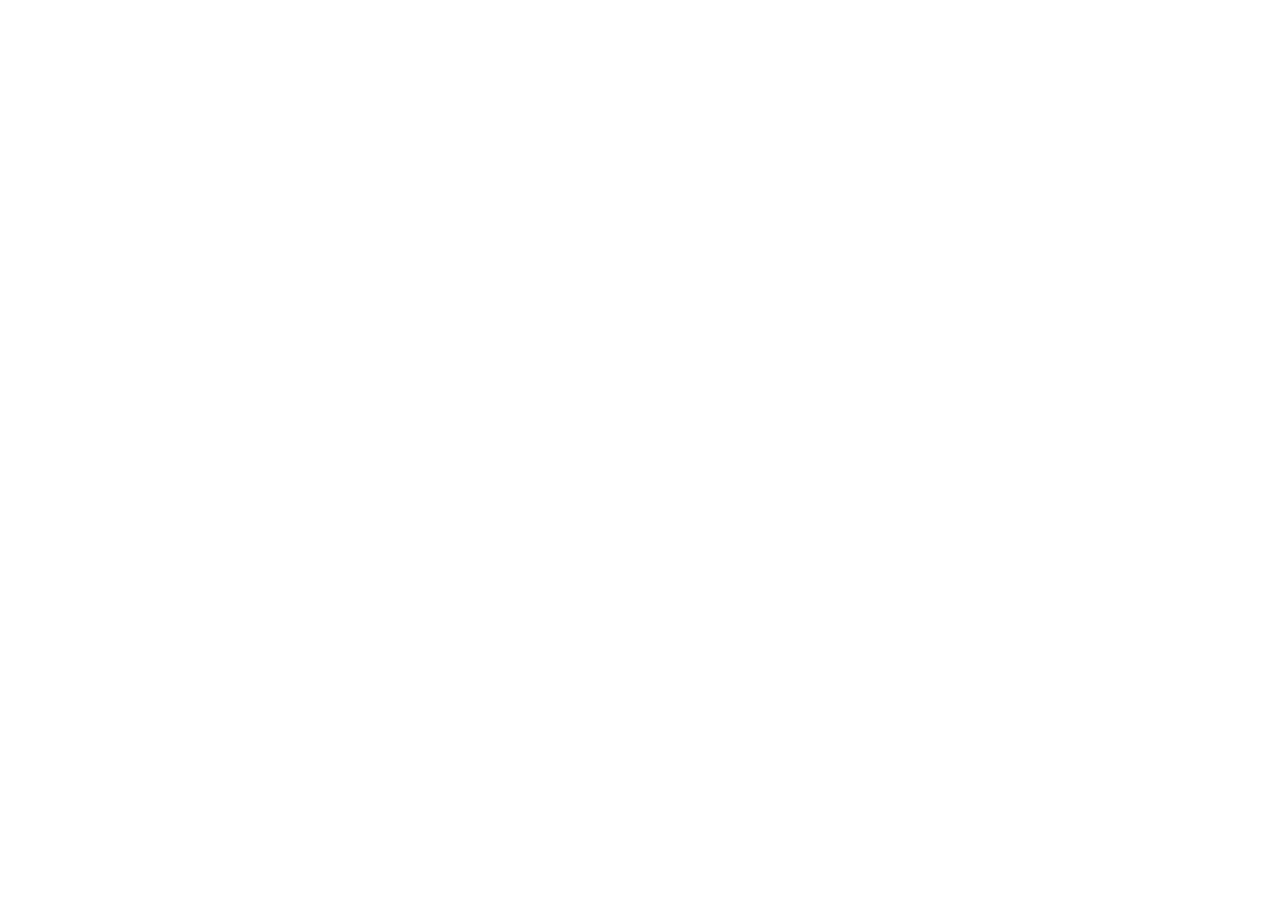
==== channel-shell.html @ 2a91bea3 "Publish protected web entrypoint" ====
<!doctype html>
<html lang="it">
<head>
  <meta charset="utf-8" />
  <meta name="viewport" content="width=device-width, initial-scale=1" />
  <meta http-equiv="Cache-Control" content="no-store, no-cache, must-revalidate" />
  <meta http-equiv="Pragma" content="no-cache" />
  <meta http-equiv="Expires" content="0" />
  <title>Gestione Channel - Software dinamico</title>
  <script>
    if (sessionStorage.getItem("gestione-channel-access") !== "granted") {
      location.replace("./");
    }
  </script>
  <link rel="stylesheet" href="channel/styles.css?v=20260929-online-v2" />
</head>
<body>
  <div id="app" class="app-shell">
    <aside class="sidebar">
      <div class="brand">
        <img class="brand-logo" src="channel/assets/barbarhouse-logo.png" alt="BarbarHouse" />
        <div>
          <h1>Gestione Channel</h1>
          <p>Stay timing, Booking, calendario offerte</p>
        </div>
      </div>
      <nav id="nav" class="nav"></nav>
      <div class="side-status">
        <span id="dirtyDot" class="dot"></span>
        <span id="saveState">Stato locale pronto</span>
      </div>
    </aside>
    <main class="workspace">
      <header class="topbar">
        <div class="history-controls">
          <button id="pageBack" class="icon-btn" title="Pagina precedente">←</button>
          <button id="pageForward" class="icon-btn" title="Pagina successiva">→</button>
        </div>
        <div class="toolbar">
          <button id="undoBtn" title="Annulla ultima modifica">↶ Annulla</button>
          <button id="redoBtn" title="Ripeti modifica annullata">↷ Ripeti</button>
          <button id="saveBtn" class="primary" title="Salva nel browser">Salva</button>
          <button id="exportBtn" title="Esporta stato JSON">Esporta</button>
          <label class="import-label" title="Importa stato JSON">Importa<input id="importFile" type="file" accept="application/json" /></label>
          <button id="resetBtn" class="danger" title="Ripristina dati del file Excel">Reset</button>
        </div>
      </header>
      <section id="content" class="content"></section>
    </main>
    <div id="saveNotice" class="save-notice" role="status" aria-live="polite">Salvataggio completato</div>
  </div>
  <script src="channel/workbook-data.js?v=20260803-piani-markup-nrpub"></script>
  <script src="channel/roomnight-seed-data.js?v=20260803-piani-markup-nrpub"></script>
  <script src="channel/roomnight-native.js?v=20260803-piani-markup-nrpub"></script>
  <script src="channel/tourist-tax-data.js?v=20260807-12556-righe"></script>
  <script src="channel/italian-municipalities.js?v=20260814-istat-20260221"></script>
  <script src="channel/technical-guide.js?v=20260925-guide-v1"></script>
  <script src="channel/app.js?v=20260929-online-v2"></script>
</body>
</html>
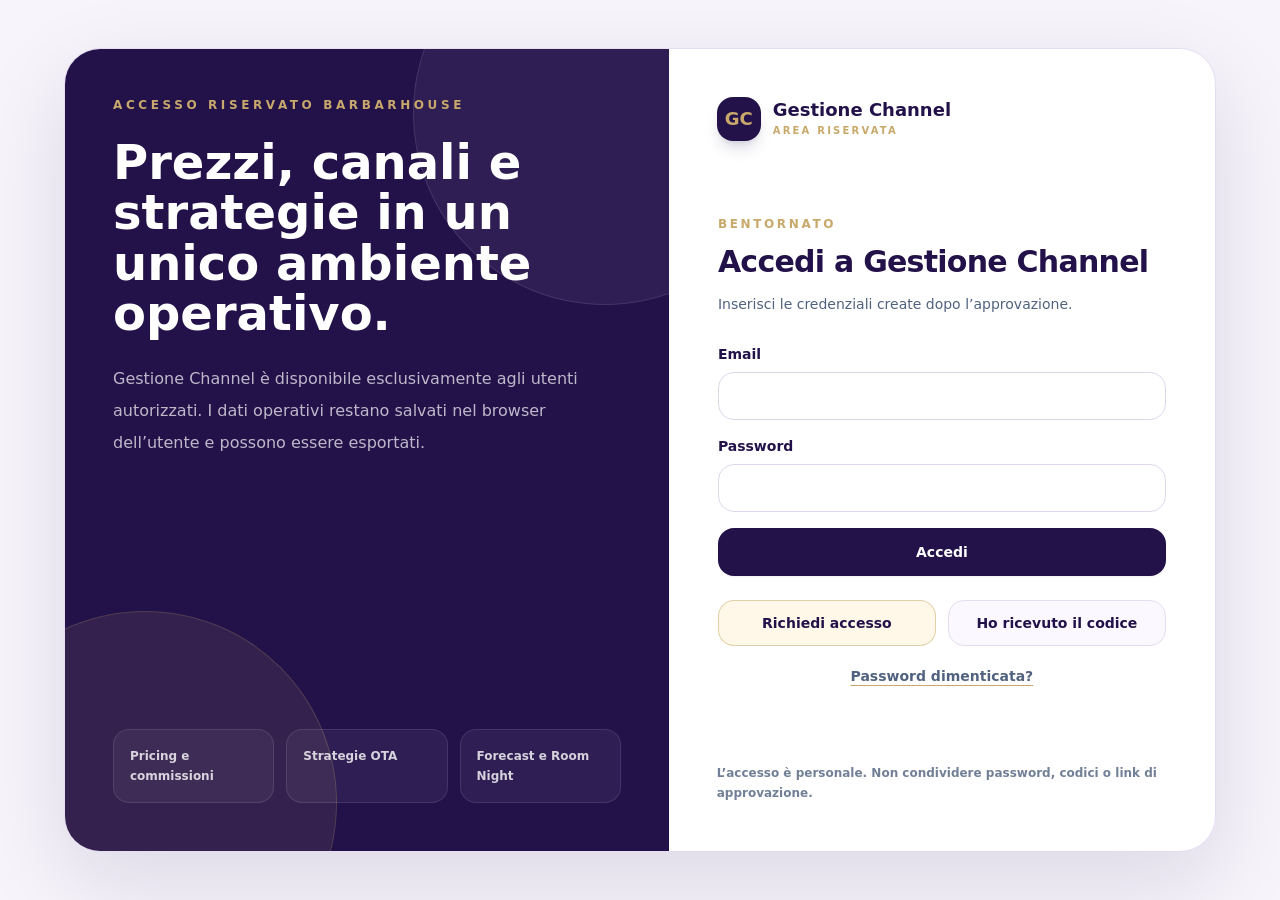
==== commit c8fdd147: "Fix deployed application paths" ====
--- a/channel-shell.html
+++ b/channel-shell.html
@@ -12,13 +12,13 @@
       location.replace("./");
     }
   </script>
-  <link rel="stylesheet" href="channel/styles.css?v=20260929-online-v2" />
+  <link rel="stylesheet" href="public/channel/styles.css?v=20260929-online-v2" />
 </head>
 <body>
   <div id="app" class="app-shell">
     <aside class="sidebar">
       <div class="brand">
-        <img class="brand-logo" src="channel/assets/barbarhouse-logo.png" alt="BarbarHouse" />
+        <img class="brand-logo" src="public/channel/assets/barbarhouse-logo.png" alt="BarbarHouse" />
         <div>
           <h1>Gestione Channel</h1>
           <p>Stay timing, Booking, calendario offerte</p>
@@ -49,12 +49,12 @@
     </main>
     <div id="saveNotice" class="save-notice" role="status" aria-live="polite">Salvataggio completato</div>
   </div>
-  <script src="channel/workbook-data.js?v=20260803-piani-markup-nrpub"></script>
-  <script src="channel/roomnight-seed-data.js?v=20260803-piani-markup-nrpub"></script>
-  <script src="channel/roomnight-native.js?v=20260803-piani-markup-nrpub"></script>
-  <script src="channel/tourist-tax-data.js?v=20260807-12556-righe"></script>
-  <script src="channel/italian-municipalities.js?v=20260814-istat-20260221"></script>
-  <script src="channel/technical-guide.js?v=20260925-guide-v1"></script>
-  <script src="channel/app.js?v=20260929-online-v2"></script>
+  <script src="public/channel/workbook-data.js?v=20260803-piani-markup-nrpub"></script>
+  <script src="public/channel/roomnight-seed-data.js?v=20260803-piani-markup-nrpub"></script>
+  <script src="public/channel/roomnight-native.js?v=20260803-piani-markup-nrpub"></script>
+  <script src="public/channel/tourist-tax-data.js?v=20260807-12556-righe"></script>
+  <script src="public/channel/italian-municipalities.js?v=20260814-istat-20260221"></script>
+  <script src="public/channel/technical-guide.js?v=20260925-guide-v1"></script>
+  <script src="public/channel/app.js?v=20260929-online-v3"></script>
 </body>
 </html>
--- a/public/channel/styles.css
+++ b/public/channel/styles.css
@@ -0,0 +1,1710 @@
+﻿:root {
+  color-scheme: light;
+  --bg: #eef3f4;
+  --panel: #ffffff;
+  --panel-2: #f7faf9;
+  --text: #162023;
+  --muted: #68777d;
+  --line: #d9e2e3;
+  --accent: #0f766e;
+  --accent-2: #2f6f9f;
+  --warn: #b7791f;
+  --danger: #b91c1c;
+  --good: #15803d;
+  --shadow: 0 14px 35px rgba(21, 36, 40, .12);
+}
+
+/* Technical and training guide */
+.technical-guide-page {
+  color: #102f49;
+}
+
+.guide-toolbar {
+  position: sticky;
+  top: 0;
+  z-index: 15;
+  display: grid;
+  grid-template-columns: minmax(280px, 1fr) auto auto;
+  align-items: end;
+  gap: 10px 14px;
+  margin-bottom: 14px;
+  padding: 12px;
+  border: 1px solid #b8ccdc;
+  border-radius: 6px;
+  background: #fff;
+  box-shadow: 0 4px 14px rgba(16, 47, 73, .08);
+}
+
+.guide-search {
+  display: grid;
+  gap: 5px;
+  min-width: 0;
+  color: #31566f;
+  font-size: 12px;
+  font-weight: 700;
+}
+
+.guide-search input {
+  width: 100%;
+  height: 40px;
+  padding: 8px 12px;
+  border: 1px solid #9ebbd0;
+  border-radius: 5px;
+  background: #f9fcfe;
+  color: #102f49;
+  font-size: 14px;
+}
+
+.guide-search input:focus {
+  border-color: #087b70;
+  outline: 2px solid rgba(8, 123, 112, .16);
+  outline-offset: 1px;
+}
+
+.guide-audience,
+.guide-actions {
+  display: flex;
+  flex-wrap: wrap;
+  gap: 6px;
+}
+
+.guide-audience button,
+.guide-actions button {
+  min-height: 36px;
+  padding: 7px 10px;
+  border: 1px solid #9ebbd0;
+  border-radius: 5px;
+  background: #fff;
+  color: #17496d;
+  font-size: 12px;
+  font-weight: 700;
+}
+
+.guide-audience button.active {
+  border-color: #087b70;
+  background: #e5f4ef;
+  color: #006b60;
+}
+
+.guide-actions button.primary {
+  border-color: #0f568c;
+  background: #0f568c;
+  color: #fff;
+}
+
+.guide-result {
+  grid-column: 1 / -1;
+  margin: 0;
+  color: #567386;
+  font-size: 12px;
+}
+
+.guide-layout {
+  display: grid;
+  grid-template-columns: 250px minmax(0, 1fr);
+  align-items: start;
+  gap: 16px;
+}
+
+.guide-index {
+  position: sticky;
+  top: 105px;
+  max-height: calc(100vh - 125px);
+  overflow: auto;
+  border: 1px solid #c5d6e2;
+  border-radius: 6px;
+  background: #f7fbfd;
+}
+
+.guide-index > div > p {
+  position: sticky;
+  top: 0;
+  z-index: 1;
+  margin: 0;
+  padding: 12px 12px 9px;
+  border-bottom: 1px solid #d9e5ed;
+  background: #f7fbfd;
+  color: #0d3f64;
+  font-size: 12px;
+  font-weight: 800;
+  text-transform: uppercase;
+}
+
+.guide-index button {
+  display: grid;
+  grid-template-columns: 28px minmax(0, 1fr);
+  gap: 7px;
+  width: 100%;
+  padding: 8px 10px;
+  border: 0;
+  border-bottom: 1px solid #e3ecf2;
+  border-radius: 0;
+  background: transparent;
+  color: #254c67;
+  text-align: left;
+}
+
+.guide-index button:hover,
+.guide-index button:focus-visible {
+  background: #e8f3f7;
+  color: #006b60;
+}
+
+.guide-index button span {
+  color: #7893a6;
+  font-size: 11px;
+}
+
+.guide-index button b {
+  font-size: 12px;
+  line-height: 1.3;
+}
+
+.guide-content {
+  min-width: 0;
+}
+
+.guide-intro {
+  display: grid;
+  grid-template-columns: minmax(0, 1fr) auto;
+  gap: 24px;
+  align-items: center;
+  margin-bottom: 12px;
+  padding: 20px;
+  border-left: 5px solid #087b70;
+  background: #edf7f4;
+}
+
+.guide-intro span {
+  color: #087b70;
+  font-size: 11px;
+  font-weight: 800;
+  text-transform: uppercase;
+}
+
+.guide-intro h3 {
+  margin: 5px 0 6px;
+  color: #0d3f64;
+  font-size: 22px;
+}
+
+.guide-intro p {
+  max-width: 850px;
+  margin: 0;
+  color: #31566f;
+  line-height: 1.55;
+}
+
+.guide-intro dl {
+  display: grid;
+  grid-template-columns: repeat(3, 74px);
+  gap: 8px;
+  margin: 0;
+}
+
+.guide-intro dl div {
+  padding: 10px 6px;
+  border: 1px solid #b8d9cf;
+  border-radius: 5px;
+  background: #fff;
+  text-align: center;
+}
+
+.guide-intro dt {
+  color: #006b60;
+  font-size: 21px;
+  font-weight: 800;
+}
+
+.guide-intro dd {
+  margin: 2px 0 0;
+  color: #527083;
+  font-size: 10px;
+  text-transform: uppercase;
+}
+
+.guide-section {
+  margin-bottom: 8px;
+  scroll-margin-top: 112px;
+  border: 1px solid #c3d5e1;
+  border-radius: 6px;
+  background: #fff;
+}
+
+.guide-section[open] {
+  border-color: #87adbf;
+  box-shadow: 0 3px 11px rgba(16, 47, 73, .07);
+}
+
+.guide-section > summary {
+  display: grid;
+  grid-template-columns: 42px minmax(0, 1fr) 24px;
+  align-items: center;
+  gap: 9px;
+  min-height: 62px;
+  padding: 8px 12px;
+  cursor: pointer;
+  list-style: none;
+}
+
+.guide-section > summary::-webkit-details-marker {
+  display: none;
+}
+
+.guide-section > summary:hover {
+  background: #f6fafc;
+}
+
+.guide-section-number {
+  display: grid;
+  place-items: center;
+  width: 36px;
+  height: 36px;
+  border-radius: 50%;
+  background: #e8f2f7;
+  color: #0f568c;
+  font-size: 12px;
+  font-weight: 800;
+}
+
+.guide-live-section .guide-section-number {
+  background: #dff2eb;
+  color: #006b60;
+}
+
+.guide-section summary b {
+  display: block;
+  color: #0b385a;
+  font-size: 15px;
+}
+
+.guide-section summary small {
+  display: block;
+  margin-top: 3px;
+  color: #5a7689;
+  font-size: 12px;
+  font-weight: 400;
+}
+
+.guide-chevron {
+  color: #66869b;
+  font-size: 20px;
+  transition: transform .16s ease;
+}
+
+.guide-section[open] .guide-chevron {
+  transform: rotate(180deg);
+}
+
+.guide-section-body {
+  padding: 0 18px 20px 63px;
+  border-top: 1px solid #e1eaf0;
+}
+
+.guide-tags {
+  display: flex;
+  flex-wrap: wrap;
+  gap: 5px;
+  padding: 11px 0;
+}
+
+.guide-tags span {
+  padding: 3px 7px;
+  border: 1px solid #c7dbe6;
+  border-radius: 4px;
+  background: #f4f9fb;
+  color: #476b82;
+  font-size: 10px;
+}
+
+.guide-prose {
+  max-width: 1050px;
+  color: #223f54;
+  font-size: 13px;
+  line-height: 1.62;
+}
+
+.guide-prose h4 {
+  margin: 20px 0 7px;
+  color: #0d4d78;
+  font-size: 14px;
+}
+
+.guide-prose h4:first-child {
+  margin-top: 4px;
+}
+
+.guide-prose p {
+  margin: 7px 0;
+}
+
+.guide-prose ul,
+.guide-prose ol {
+  margin: 7px 0 10px;
+  padding-left: 22px;
+}
+
+.guide-prose li {
+  margin: 4px 0;
+}
+
+.guide-prose code,
+.guide-prose kbd {
+  padding: 2px 5px;
+  border: 1px solid #cbdbe5;
+  border-radius: 3px;
+  background: #f3f7f9;
+  color: #004f71;
+  font-family: Consolas, "Courier New", monospace;
+  font-size: 12px;
+}
+
+.guide-formula {
+  overflow-wrap: anywhere;
+}
+
+.guide-callout,
+.guide-warning {
+  margin: 13px 0;
+  padding: 10px 12px;
+  border-left: 4px solid #087b70;
+  background: #eaf6f2;
+  color: #164f4a;
+}
+
+.guide-warning {
+  border-left-color: #c48200;
+  background: #fff6df;
+  color: #674a00;
+}
+
+.guide-table-wrap {
+  max-width: 100%;
+  overflow: auto;
+  margin: 8px 0 15px;
+  border: 1px solid #ccdae3;
+}
+
+.guide-prose table {
+  width: 100%;
+  border-collapse: collapse;
+  font-size: 11px;
+}
+
+.guide-prose th,
+.guide-prose td {
+  padding: 7px 8px;
+  border-right: 1px solid #d8e3ea;
+  border-bottom: 1px solid #d8e3ea;
+  text-align: left;
+  vertical-align: top;
+}
+
+.guide-prose th {
+  position: sticky;
+  top: 0;
+  z-index: 1;
+  background: #e8f2f8;
+  color: #173f5b;
+}
+
+.guide-prose td small {
+  display: block;
+  margin-top: 2px;
+  color: #6d8798;
+}
+
+.guide-plan-table {
+  max-height: 520px;
+}
+
+.guide-status {
+  display: inline-block;
+  min-width: 30px;
+  padding: 2px 5px;
+  border-radius: 4px;
+  text-align: center;
+  font-size: 10px;
+  font-weight: 800;
+}
+
+.guide-status.is-on {
+  background: #dff4e6;
+  color: #08723c;
+}
+
+.guide-status.is-off {
+  background: #fbe5e5;
+  color: #a82424;
+}
+
+.guide-glossary {
+  display: grid;
+  grid-template-columns: minmax(120px, 190px) minmax(0, 1fr);
+  margin: 0;
+}
+
+.guide-glossary dt,
+.guide-glossary dd {
+  margin: 0;
+  padding: 7px 8px;
+  border-bottom: 1px solid #dde7ed;
+}
+
+.guide-glossary dt {
+  color: #0d4d78;
+  font-weight: 800;
+}
+
+.guide-empty {
+  padding: 38px;
+  border: 1px dashed #aebfca;
+  text-align: center;
+}
+
+.guide-empty h3,
+.guide-empty p {
+  margin: 4px;
+}
+
+@media (max-width: 1180px) {
+  .guide-toolbar { grid-template-columns: 1fr; align-items: start; }
+  .guide-layout { grid-template-columns: 210px minmax(0, 1fr); }
+  .guide-intro { grid-template-columns: 1fr; }
+}
+
+@media (max-width: 820px) {
+  .guide-toolbar { position: static; }
+  .guide-layout { grid-template-columns: 1fr; }
+  .guide-index { position: static; max-height: 250px; }
+  .guide-intro dl { grid-template-columns: repeat(3, minmax(64px, 1fr)); }
+  .guide-section-body { padding: 0 12px 16px; }
+  .guide-section > summary { grid-template-columns: 38px minmax(0, 1fr) 20px; }
+  .guide-glossary { grid-template-columns: 1fr; }
+  .guide-glossary dt { border-bottom: 0; padding-bottom: 1px; }
+  .guide-glossary dd { padding-top: 1px; }
+}
+
+@media print {
+  body.printing-technical-guide .sidebar,
+  body.printing-technical-guide .topbar,
+  body.printing-technical-guide .guide-toolbar,
+  body.printing-technical-guide .guide-index,
+  body.printing-technical-guide .page-head .badge,
+  body.printing-technical-guide .calculator-popup {
+    display: none !important;
+  }
+  body.printing-technical-guide .app-shell,
+  body.printing-technical-guide .workspace,
+  body.printing-technical-guide .content,
+  body.printing-technical-guide .guide-layout {
+    display: block !important;
+    width: 100% !important;
+    max-width: none !important;
+    margin: 0 !important;
+    padding: 0 !important;
+  }
+  body.printing-technical-guide .guide-section {
+    break-inside: avoid;
+    box-shadow: none;
+  }
+  body.printing-technical-guide .guide-section-body {
+    padding-left: 14mm;
+  }
+  body.printing-technical-guide .guide-plan-table {
+    max-height: none;
+    overflow: visible;
+  }
+}
+* { box-sizing: border-box; }
+html, body { width: 100%; min-width: 0; overflow-x: hidden; }
+body { margin: 0; font-family: Inter, Segoe UI, Arial, sans-serif; background: var(--bg); color: var(--text); }
+button, input, select { font: inherit; }
+.app-shell { min-height: 100vh; display: grid; grid-template-columns: 315px minmax(0, 1fr); overflow: hidden; }
+.sidebar { background: #13272b; color: #f4fbfb; padding: 20px 20px; display: flex; flex-direction: column; gap: 18px; min-width: 0; overflow: hidden; }
+.brand { display: grid; grid-template-columns: 104px minmax(0, 1fr); align-items: center; gap: 14px; padding: 6px 0 16px; border-bottom: 1px solid rgba(255,255,255,.14); }
+.brand-logo { width: 104px; max-height: 44px; object-fit: contain; background: #fff; border-radius: 6px; padding: 5px; }
+.brand h1 { margin: 0; font-size: 18px; line-height: 1.2; letter-spacing: 0; overflow-wrap: anywhere; }
+.brand p { margin: 3px 0 0; color: #b6c7ca; font-size: 12px; line-height: 1.3; }
+.nav { display: grid; gap: 6px; }
+.nav button { width: 100%; text-align: left; border: 0; background: transparent; color: #d9e9eb; padding: 11px 14px; border-radius: 7px; cursor: pointer; white-space: normal; overflow: visible; }
+.nav button:hover { background: rgba(255,255,255,.08); }
+.nav button.active { background: #e7f5f2; color: #0e3a3d; font-weight: 700; }
+.side-status { margin-top: auto; color: #cbdadc; font-size: 12px; display: flex; align-items: center; gap: 8px; }
+.dot { width: 8px; height: 8px; border-radius: 50%; background: var(--good); display: inline-block; }
+.dot.dirty { background: var(--warn); }
+.workspace { min-width: 0; display: grid; grid-template-rows: auto 1fr; overflow: auto; }
+.topbar { position: sticky; top: 0; z-index: 20; display: flex; justify-content: space-between; align-items: center; gap: 14px; padding: 14px 18px; background: rgba(238,243,244,.92); backdrop-filter: blur(8px); border-bottom: 1px solid var(--line); }
+.history-controls, .toolbar { display: flex; gap: 8px; align-items: center; flex-wrap: wrap; min-width: 0; }
+.toolbar { justify-content: flex-end; max-width: 62vw; }
+button, .import-label { border: 1px solid var(--line); background: var(--panel); color: var(--text); border-radius: 7px; padding: 8px 11px; cursor: pointer; box-shadow: 0 1px 0 rgba(0,0,0,.02); }
+button:hover, .import-label:hover { border-color: #aac3c7; }
+button:disabled { opacity: .45; cursor: not-allowed; }
+button.primary { background: var(--accent); color: white; border-color: var(--accent); }
+button.danger { color: var(--danger); }
+.icon-btn { width: 38px; padding: 8px 0; }
+.import-label input { display: none; }
+.content { padding: 30px 22px 28px; min-width: 0; max-width: 100%; overflow: hidden; }
+.page-head { display: flex; justify-content: space-between; gap: 20px; align-items: flex-start; margin-bottom: 18px; padding-top: 2px; }
+.page-head h2 { margin: 0; font-size: 26px; line-height: 1.22; letter-spacing: 0; }
+.page-head p { margin: 6px 0 0; color: var(--muted); max-width: 780px; line-height: 1.45; }
+.kpi-grid { display: grid; grid-template-columns: repeat(4, minmax(190px, 1fr)); gap: 14px; margin-bottom: 18px; }
+.kpi { background: var(--panel); border: 1px solid var(--line); border-radius: 8px; padding: 14px; box-shadow: var(--shadow); min-height: 100px; }
+.kpi .label { color: var(--muted); font-size: 12px; text-transform: uppercase; letter-spacing: .04em; }
+.kpi .value { margin-top: 8px; font-size: 26px; font-weight: 800; }
+.kpi .sub { margin-top: 6px; color: var(--muted); font-size: 12px; }
+.grid-2 { display: grid; grid-template-columns: minmax(0, 1fr) minmax(0, 1fr); gap: 16px; align-items: start; min-width: 0; }
+.panel { background: var(--panel); border: 1px solid var(--line); border-radius: 8px; padding: 16px; box-shadow: var(--shadow); overflow: hidden; }
+.panel h3 { margin: 0 0 12px; font-size: 16px; }
+.table-wrap { overflow: auto; max-width: 100%; border: 1px solid var(--line); border-radius: 7px; background: white; }
+table { border-collapse: collapse; width: 100%; font-size: 13px; table-layout: fixed; }
+th, td { border-bottom: 1px solid var(--line); padding: 8px 9px; vertical-align: middle; white-space: normal; overflow-wrap: anywhere; }
+th { text-align: left; background: #edf6f4; color: #203033; font-weight: 700; position: sticky; top: 0; z-index: 2; }
+tr:hover td { background: #fbfdfd; }
+td.num, th.num { text-align: right; font-variant-numeric: tabular-nums; }
+.input-cell { width: 100%; min-width: 0; border: 1px solid #cbd7d9; border-radius: 6px; padding: 6px 7px; background: #fff; }
+select.input-cell { min-width: 84px; }
+.form-stack { display: grid; gap: 10px; }
+.field { display: grid; grid-template-columns: minmax(180px, 1fr) 160px; gap: 10px; align-items: center; padding: 9px 0; border-bottom: 1px solid var(--line); }
+.field label { font-weight: 650; }
+.field small { display: block; color: var(--muted); margin-top: 2px; line-height: 1.35; }
+.badge { display: inline-flex; align-items: center; gap: 5px; padding: 3px 8px; border-radius: 999px; font-size: 12px; font-weight: 700; background: #e7f5f2; color: #0f5d56; }
+.badge.warn { background: #fff6df; color: #8a5a13; }
+.badge.danger { background: #fee2e2; color: #991b1b; }
+.sheet-tabs { display: flex; gap: 8px; margin-bottom: 12px; flex-wrap: wrap; }
+.sheet-tabs button.active { background: var(--accent-2); border-color: var(--accent-2); color: white; }
+.sheet-tools { display: flex; justify-content: space-between; gap: 12px; margin-bottom: 10px; flex-wrap: wrap; }
+.search { width: min(420px, 100%); border: 1px solid var(--line); border-radius: 7px; padding: 9px 10px; }
+.sheet-grid { max-height: calc(100vh - 245px); overflow: auto; background: white; border: 1px solid var(--line); border-radius: 8px; }
+.sheet-grid table { width: max-content; min-width: 100%; font-size: 12px; }
+.sheet-grid th, .sheet-grid td { min-width: 95px; max-width: 260px; padding: 5px 6px; border-right: 1px solid var(--line); white-space: nowrap; overflow: hidden; text-overflow: ellipsis; }
+.sheet-grid th.row-head, .sheet-grid td.row-head { min-width: 46px; width: 46px; text-align: right; background: #f1f5f6; color: var(--muted); position: sticky; left: 0; z-index: 4; }
+.sheet-grid thead th { top: 0; z-index: 5; }
+.sheet-grid td.formula { background: #f8fbff; color: #204c76; }
+.sheet-grid td.editable { background: #fffdf4; }
+.log-list { display: grid; gap: 8px; max-height: 260px; overflow: auto; }
+.log-item { padding: 8px 10px; background: var(--panel-2); border: 1px solid var(--line); border-radius: 7px; font-size: 12px; color: #304247; }
+.log-tag { display: inline-flex; margin-left: 6px; padding: 2px 6px; border-radius: 999px; background: #e7f5f2; color: #0f5d56; font-size: 11px; font-weight: 700; }
+.notice { padding: 11px 12px; border: 1px solid #f0d38a; background: #fff9e8; color: #6f4b10; border-radius: 8px; margin-bottom: 12px; }
+@media (max-width: 980px) {
+  .app-shell { grid-template-columns: 1fr; }
+  .sidebar { position: static; }
+  .grid-2, .kpi-grid { grid-template-columns: 1fr; }
+  .topbar { align-items: flex-start; flex-direction: column; }
+  .field { grid-template-columns: 1fr; }
+}
+.dashboard-band { display: grid; grid-template-columns: repeat(3, minmax(220px, 1fr)); gap: 14px; margin: 12px 0 18px; }
+.channel-card { background: #fff; border: 1px solid var(--line); border-radius: 8px; padding: 14px; box-shadow: 0 8px 24px rgba(21,36,40,.08); min-height: 138px; }
+.channel-card h4 { margin: 0 0 8px; font-size: 14px; min-height: 34px; line-height: 1.2; }
+.channel-card .big { font-size: 21px; font-weight: 800; margin-bottom: 3px; }
+.channel-card .mini { color: var(--muted); font-size: 12px; line-height: 1.35; }
+.plan-focus { display: inline-flex; margin: 0 0 5px; padding: 3px 7px; border-radius: 999px; background: #eef6ff; color: #0b3158; border: 1px solid #d7e8f8; font-size: 10px; font-weight: 900; text-transform: uppercase; }
+.channel-card-main { display: grid; grid-template-columns: minmax(0, 1fr) minmax(112px, .45fr); gap: 12px; align-items: start; }
+.markup-box { justify-self: end; min-width: 112px; padding: 9px 10px; border-radius: 8px; background: #f3f8fd; border: 1px solid #d7e2ea; text-align: right; }
+.markup-box span { display: block; color: var(--muted); font-size: 10px; line-height: 1.2; text-transform: uppercase; font-weight: 800; }
+.markup-box strong { display: block; margin-top: 5px; color: #0b3158; font-size: 20px; line-height: 1; font-weight: 900; }
+.promo-summary { display: flex; flex-wrap: wrap; gap: 6px; margin-top: 10px; }
+.promo-summary span { display: inline-flex; align-items: center; min-height: 24px; padding: 3px 7px; border-radius: 999px; background: #e7f5f2; color: #0f5d56; font-size: 11px; font-weight: 700; }
+.promo-summary .warn { background: #fff6df; color: #8a5a13; }
+.promo-summary.muted span { background: #eef3f4; color: var(--muted); }
+.strategy-card-note { margin-top: 8px; padding: 7px 8px; border: 1px solid var(--line); border-radius: 7px; background: #f7fafc; color: #0b3158; font-size: 11px; font-weight: 750; line-height: 1.35; }
+.plan-card-note { color: #203033; background: #fffdf4; border-color: #f1d98b; }
+.expiry-signals { display: flex; flex-wrap: wrap; gap: 6px; margin-top: 8px; }
+.lamp { display: inline-flex; align-items: center; gap: 5px; min-height: 24px; padding: 3px 8px; border-radius: 999px; font-size: 11px; font-weight: 800; border: 1px solid transparent; }
+.lamp b { width: 9px; height: 9px; border-radius: 50%; display: inline-block; }
+.lamp.red { background: #fee2e2; color: #991b1b; border-color: #fecaca; }
+.lamp.red b { background: #dc2626; }
+.lamp.yellow { background: #fff6df; color: #8a5a13; border-color: #fde68a; }
+.lamp.yellow b { background: #d97706; }
+.lamp.green { background: #dcfce7; color: #166534; border-color: #bbf7d0; }
+.lamp.green b { background: #16a34a; }
+.manage-link { margin-top: 10px; padding: 7px 10px; background: #13272b; color: white; border-color: #13272b; }
+.manage-link:hover { border-color: #0f766e; background: #0f766e; }
+.param-grid { display: grid; grid-template-columns: repeat(2, minmax(280px,1fr)); gap: 14px; }
+.input-main-panel .table-wrap { overflow-x: hidden; }
+.input-main-panel .table-wrap table { width: 100%; min-width: 0; table-layout: fixed; }
+.input-main-panel th, .input-main-panel td { padding: 7px 8px; line-height: 1.25; overflow-wrap: normal; }
+.input-main-panel th:nth-child(1), .input-main-panel td:nth-child(1) { width: 25%; }
+.input-main-panel th:nth-child(2), .input-main-panel td:nth-child(2) { width: 18%; }
+.input-main-panel th:nth-child(3), .input-main-panel td:nth-child(3) { width: 14%; }
+.input-main-panel th:nth-child(4), .input-main-panel td:nth-child(4) { width: 43%; }
+.input-main-panel td:nth-child(1), .input-main-panel td:nth-child(4) { white-space: normal; overflow-wrap: normal; word-break: normal; }
+.input-main-panel td:nth-child(2) > .input-cell,
+.input-main-panel td:nth-child(2) > .percent-combo-wrap { width: 100%; max-width: 112px; }
+.input-main-panel td:nth-child(2) > .percent-combo-wrap { max-width: 122px; }
+.input-published-block tbody tr td {
+  background: #fff6f6;
+}
+.input-published-block tbody tr:first-child td { border-top: 2px solid #cf2f35; }
+.input-published-block tbody tr:last-child td { border-bottom: 2px solid #cf2f35; }
+.input-published-block tbody tr td:first-child {
+  border-left: 2px solid #cf2f35;
+  color: #9f1720;
+  font-weight: 850;
+}
+.input-published-block tbody tr td:last-child { border-right: 2px solid #cf2f35; }
+.input-published-block tbody tr .input-cell {
+  border-color: #cf2f35;
+  background: #fff;
+  font-weight: 800;
+}
+.input-detail-group { margin-top:10px; border:1px solid #c7d8e6; border-radius:6px; overflow:hidden; background:#f8fbfd; }
+.input-detail-group > summary { display:flex; align-items:center; justify-content:space-between; gap:12px; padding:10px 12px; cursor:pointer; color:#06345b; font-weight:800; list-style:none; }
+.input-detail-group > summary::-webkit-details-marker { display:none; }
+.input-detail-group > summary::after { content:"+"; display:grid; place-items:center; width:24px; height:24px; border-radius:5px; background:#0b5688; color:#fff; font-size:18px; }
+.input-detail-group[open] > summary::after { content:"−"; }
+.input-detail-group > summary small { margin-left:auto; color:var(--muted); font-weight:600; }
+.input-detail-group .table-wrap { border:0; border-top:1px solid #c7d8e6; border-radius:0; }
+.input-published-block { margin:0 0 12px; }
+.input-published-block h4 { margin:0 0 7px; color:#a8141b; }
+.input-main-heading { display:flex; align-items:flex-end; justify-content:space-between; gap:14px; margin-bottom:10px; }
+.input-main-heading h3 { margin:0; }
+.category-cost-quick-tools { display:grid; grid-template-columns:auto minmax(240px, 270px); align-items:start; justify-content:end; gap:7px 10px; width:100%; min-width:0; }
+.category-cost-primary { display:flex; align-items:flex-end; gap:8px; padding-top:2px; }
+.category-cost-ota-grid { display:grid; grid-template-columns:repeat(2, minmax(105px, 1fr)); gap:6px 8px; min-width:0; }
+.category-cost-quick-tools label { display:grid; gap:3px; color:var(--muted); font-size:10px; font-weight:750; }
+.category-cost-quick-tools label .input-cell { width:100%; min-width:0; }
+.category-cost-quick-tools .category-cost-open { white-space:nowrap; }
+.category-cost-primary label { width:124px; }
+.category-cost-quick-tools .category-cost-note { grid-column:1 / -1; justify-self:end; max-width:620px; color:var(--muted); font-size:10px; line-height:1.3; text-align:right; white-space:normal; }
+@media(max-width:900px) {
+  .input-main-heading { align-items:flex-start; flex-direction:column; }
+  .category-cost-quick-tools { grid-template-columns:1fr; justify-content:stretch; }
+  .category-cost-primary { flex-wrap:wrap; }
+  .category-cost-ota-grid { grid-template-columns:repeat(2, minmax(120px, 1fr)); }
+  .category-cost-quick-tools .category-cost-note { grid-column:1; justify-self:stretch; text-align:left; }
+}
+.auto-pill { display: inline-flex; align-items: center; justify-content: center; min-height: 28px; padding: 3px 10px; border-radius: 999px; background: #e8f2fb; color: #0b3158; font-size: 12px; font-weight: 850; }
+.seasonality-panel { display: grid; grid-template-columns: minmax(220px, 1fr) minmax(190px, .7fr) minmax(180px, .7fr); gap: 12px; align-items: center; margin-top: 14px; padding: 12px; border: 1px solid var(--line); border-radius: 8px; background: var(--panel-2); }
+.seasonality-panel strong { display: block; font-size: 13px; }
+.seasonality-panel small { display: block; margin-top: 3px; color: var(--muted); line-height: 1.35; }
+.seasonality-select { min-width: 180px; }
+.compact-table td, .compact-table th { padding: 6px 7px; }
+.ota-grid { grid-template-columns: minmax(430px, .95fr) minmax(520px, 1.05fr); }
+.ota-grid .panel { min-width: 0; }
+.ota-grid table { font-size: 12.5px; }
+.ota-grid th, .ota-grid td { padding: 8px 10px; }
+.ota-grid .table-wrap { max-height: calc(100vh - 270px); }
+.ota-tools { display: flex; justify-content: flex-end; margin: -6px 0 12px; }
+.ota-history-panel { margin: 0 0 16px; }
+.panel-title-row { display: flex; align-items: center; justify-content: space-between; gap: 12px; margin-bottom: 10px; }
+.panel-title-row h3 { margin: 0; }
+.history-kpis { display: flex; flex-wrap: wrap; gap: 8px; margin-bottom: 12px; }
+.history-kpis span { display: inline-flex; gap: 6px; align-items: center; padding: 5px 9px; border-radius: 999px; background: #eef3f4; color: #43545a; font-size: 12px; }
+.history-kpis strong { color: var(--text); }
+.ota-log-list { max-height: 340px; }
+.date-cell { min-width: 112px; font-size: 12px; }
+.policy-wide { grid-column: 1 / -1; }
+.policy-under-active { margin-top: 16px; }
+.ota-param-section h4 { margin: 14px 0 8px; font-size: 14px; color: #0b3158; }
+.policy-table .table-wrap { overflow-x: auto; overflow-y: visible; }
+.policy-table table { min-width: 1180px; table-layout: fixed; }
+.policy-table th, .policy-table td { padding: 7px 8px; vertical-align: middle; }
+.policy-table th:nth-child(1), .policy-table td:nth-child(1) { width: 210px; }
+.policy-table th:nth-child(2), .policy-table td:nth-child(2) { width: 260px; }
+.policy-table th:nth-child(3), .policy-table td:nth-child(3) { width: 110px; }
+.policy-table th:nth-child(4), .policy-table td:nth-child(4) { width: 130px; }
+.policy-table th:nth-child(5), .policy-table td:nth-child(5),
+.policy-table th:nth-child(6), .policy-table td:nth-child(6) { width: 140px; }
+.policy-table th:nth-child(7), .policy-table td:nth-child(7) { width: 190px; }
+.policy-list { display: grid; grid-template-columns: repeat(auto-fit, minmax(310px, 1fr)); gap: 10px; overflow: visible; padding-right: 0; align-items: start; }
+.policy-card { display: grid; grid-template-columns: repeat(2, minmax(0, 1fr)); gap: 9px 10px; align-items: end; padding: 11px 12px; border: 1px solid var(--line); border-radius: 8px; background: #fff; min-width: 0; }
+.policy-main { display: grid; gap: 4px; align-self: center; min-width: 0; grid-column: 1 / -1; }
+.policy-main strong { font-size: 13px; line-height: 1.25; }
+.policy-main span { color: var(--muted); font-size: 12px; line-height: 1.3; }
+.policy-card label { display: grid; gap: 5px; color: var(--muted); font-size: 11px; font-weight: 700; text-transform: uppercase; letter-spacing: .03em; }
+.policy-status { display: grid; gap: 3px; align-self: center; font-weight: 700; font-size: 12px; grid-column: 1 / -1; }
+.policy-status small { color: var(--muted); font-weight: 500; }
+.custom-panel { margin: 0 0 16px; }
+.custom-form { display: grid; grid-template-columns: repeat(12, minmax(0, 1fr)); gap: 10px; align-items: end; }
+.custom-form label { display: grid; gap: 5px; color: var(--muted); font-size: 11px; font-weight: 700; text-transform: uppercase; letter-spacing: .03em; }
+.custom-form [hidden] { display: none; }
+.promo-name-field { grid-column: span 4; }
+.category-field { grid-column: span 3; }
+.new-category-field { grid-column: span 3; }
+.active-field { grid-column: span 2; }
+.discount-field { grid-column: span 2; }
+.logic-field { grid-column: 1 / span 6; min-width: 0; }
+.date-from-field, .date-to-field { grid-column: span 2; }
+.custom-add-btn { grid-column: span 2; min-height: 35px; }
+.logic-select { min-width: 0; width: 100%; font-size: 13px; padding-right: 28px; }
+.logic-help { display: grid; gap: 5px; margin-top: 12px; color: var(--muted); font-size: 12px; line-height: 1.35; }
+.logic-help span { padding: 6px 8px; background: var(--panel-2); border: 1px solid var(--line); border-radius: 6px; }
+.subhead { margin-top: 14px !important; }
+.custom-list { display: grid; gap: 8px; }
+.custom-row { display: grid; grid-template-columns: minmax(220px,1fr) 120px minmax(180px,.8fr) auto; gap: 10px; align-items: center; padding: 9px 10px; border: 1px solid var(--line); border-radius: 7px; background: #fff; font-size: 12px; }
+.custom-row span { display: block; color: var(--muted); margin-top: 2px; }
+.strategy-grid { display: grid; grid-template-columns: repeat(auto-fit, minmax(240px, 1fr)); gap: 14px; }
+.strategy-card { min-height: 140px; display: grid; grid-template-rows: 26px 18px 12px 22px 10px 20px; align-items: start; text-align: left; padding: 16px; border-radius: 8px; border: 1px solid var(--line); background: #fff; box-shadow: var(--shadow); }
+.strategy-card span { color: #071d33; font-size: 18px; font-weight: 900; }
+.strategy-card em { display: block; min-height: 18px; color: var(--muted); font-size: 12px; line-height: 1.2; font-style: normal; font-weight: 750; }
+.strategy-card em::after { content: ""; display: block; height: 10px; }
+.strategy-card strong { color: #0b3158; font-size: 13px; }
+.strategy-card small { color: var(--muted); font-size: 12px; grid-row: 6; }
+.strategy-card:hover { border-color: var(--accent-2); box-shadow: 0 16px 36px rgba(16, 32, 51, .14); }
+.param-mode-panel { display: grid; grid-template-columns: minmax(300px, .9fr) minmax(560px, 1.35fr); align-items: center; gap: 18px; margin-bottom: 14px; border-left: 4px solid var(--brand-red); }
+.param-mode-panel h3 { margin: 0 0 4px; }
+.param-mode-panel p { margin: 0; max-width: 620px; color: var(--muted); font-size: 12px; line-height: 1.4; }
+.strategy-sim-panel { display: grid; grid-template-columns: minmax(170px,1.1fr) minmax(180px,1.15fr) 150px 150px minmax(260px,1.25fr) 100px auto auto; gap: 10px; align-items: end; margin-bottom: 14px; border-left: 4px solid var(--accent-2); }
+.strategy-sim-panel > div:first-child { grid-column: 1 / -1; }
+.strategy-sim-panel h3 { margin: 0 0 4px; }
+.strategy-sim-panel p { margin: 0; color: var(--muted); font-size: 12px; line-height: 1.4; }
+.strategy-sim-panel label { display: grid; gap: 5px; color: var(--muted); font-size: 11px; font-weight: 800; text-transform: uppercase; }
+.strategy-sim-panel .simulation-property-field,
+.strategy-sim-panel .simulation-municipality-field { min-width: 0; }
+.simulation-tax-group { display:grid; grid-template-columns:72px minmax(92px,1fr) minmax(108px,1.15fr); gap:7px; min-width:0; align-items:end; }
+.simulation-tax-box { display:grid; align-content:center; gap:2px; min-width:0; min-height:39px; padding:5px 8px; border:1px solid #c9d8e3; border-radius:7px; background:#f7fbff; }
+.simulation-tax-box span { overflow:hidden; color:var(--muted); font-size:9px; font-weight:900; text-transform:uppercase; text-overflow:ellipsis; white-space:nowrap; }
+.simulation-tax-box strong { color:#0b3158; font-size:12px; line-height:1.1; white-space:nowrap; }
+.simulation-tax-box.total { border-color:#9ed7c1; background:#effaf5; }
+.simulation-tax-box.total strong { color:#087443; }
+.simulation-tax-box small { color:var(--muted); font-size:9px; line-height:1; white-space:nowrap; }
+.simulation-save-button, .reset-dates-btn { min-height: 39px; white-space: nowrap; }
+.peak-season-panel { display: grid; grid-template-columns: minmax(300px, 1fr) 180px 180px minmax(360px, 1.2fr); gap: 14px; align-items: end; margin-bottom: 14px; border-left: 4px solid #d62828; }
+.peak-season-panel h3 { margin: 0 0 4px; }
+.peak-season-panel p { margin: 0; color: var(--muted); font-size: 12px; line-height: 1.4; }
+.peak-season-panel label { display: grid; gap: 5px; color: var(--muted); font-size: 11px; font-weight: 800; text-transform: uppercase; }
+.seasonality-result { min-height: 42px; display: grid; gap: 3px; padding: 7px 10px; border: 1px solid var(--line); background: #f7fbff; }
+.seasonality-result span { color: var(--muted); font-size: 10px; font-weight: 800; text-transform: uppercase; }
+.seasonality-result strong { font-size: 12px; line-height: 1.35; }
+.tourist-tax-filters { margin-bottom: 14px; }
+.tourist-tax-filter-grid { display: grid; grid-template-columns: minmax(220px, 1.35fr) repeat(7, minmax(120px, 1fr)) auto; gap: 10px; align-items: end; }
+.tourist-tax-filter-grid label { display: grid; gap: 5px; min-width: 0; }
+.tourist-tax-filter-grid label > span { color: var(--muted); font-size: 10px; font-weight: 800; text-transform: uppercase; }
+.tourist-tax-filter-grid select, .tourist-tax-filter-grid input { width: 100%; min-width: 0; }
+.tax-alphabet { display: flex; flex-wrap: wrap; gap: 5px; margin-top: 12px; padding-top: 10px; border-top: 1px solid var(--line); }
+.tax-alphabet button { min-width: 32px; height: 30px; padding: 0 8px; }
+.tax-alphabet button.active { color: #fff; background: var(--accent); border-color: var(--accent); }
+.tourist-tax-kpis { display: grid; grid-template-columns: repeat(5, minmax(150px, 1fr)); gap: 12px; margin-bottom: 14px; }
+.tourist-tax-kpis article { min-width: 0; padding: 14px; border: 1px solid var(--line); border-radius: 6px; background: #fff; }
+.tourist-tax-kpis span { display: block; margin-bottom: 7px; color: var(--muted); font-size: 10px; font-weight: 800; text-transform: uppercase; }
+.tourist-tax-kpis strong { display: block; font-size: 21px; line-height: 1.1; }
+.tourist-tax-comparison { margin-bottom: 14px; }
+.tourist-tax-comparison summary { display: flex; align-items: center; justify-content: space-between; cursor: pointer; font-weight: 800; }
+.tourist-tax-results-head, .tourist-tax-editor-head { display: flex; align-items: center; justify-content: space-between; gap: 16px; margin-bottom: 12px; }
+.tourist-tax-results-head h3, .tourist-tax-editor-head h3 { margin: 0 0 3px; }
+.tourist-tax-results-head p, .tourist-tax-editor-head p { margin: 0; color: var(--muted); font-size: 12px; }
+.tax-pagination { display: flex; gap: 8px; }
+.tourist-tax-table { max-height: none; }
+.tourist-tax-table table { min-width: 1500px; }
+.tourist-tax-table th, .tourist-tax-table td { padding-top: 8px; padding-bottom: 8px; vertical-align: middle; }
+.tourist-tax-table td small { display: block; margin-top: 2px; color: var(--muted); }
+.tourist-tax-editor { margin-bottom: 14px; border-left: 4px solid var(--accent); }
+.tourist-tax-edit-grid { display: grid; grid-template-columns: repeat(4, minmax(180px, 1fr)); gap: 10px 12px; }
+.tourist-tax-edit-grid label { display: grid; gap: 4px; min-width: 0; }
+.tourist-tax-edit-grid label span { color: var(--muted); font-size: 10px; font-weight: 800; text-transform: uppercase; }
+.tourist-tax-edit-actions { display: flex; gap: 8px; margin-top: 14px; }
+.nights-box { display: grid; gap: 4px; min-height: 51px; padding: 7px 10px; border: 1px solid #c9d8e3; border-radius: 7px; background: #f7fbff; }
+.nights-box span { color: var(--muted); font-size: 11px; font-weight: 900; text-transform: uppercase; }
+.nights-box strong { color: #0b3158; font-size: 15px; line-height: 1.2; }
+.simulation-history-list { display: grid; gap: 12px; }
+.simulation-history-card { overflow: hidden; padding: 0; border: 1.5px solid #0b3158; border-radius: 7px; background: #fff; box-shadow: var(--shadow); }
+.simulation-history-main { display: flex; align-items: flex-start; justify-content: space-between; gap: 18px; padding: 15px 17px 12px; border-bottom: 1px solid var(--line); }
+.simulation-history-main h3 { margin: 2px 0 5px; color: #082f56; font-size: 18px; }
+.simulation-history-main p { margin: 0; color: var(--muted); font-size: 12px; }
+.simulation-history-main time { color: var(--muted); font-size: 11px; white-space: nowrap; }
+.simulation-history-prices { display: grid; grid-template-columns: repeat(4,minmax(150px,1fr)); gap: 1px; background: var(--line); }
+.simulation-history-prices span { display: grid; gap: 4px; min-width: 0; padding: 10px 13px; background: #f8fbfd; }
+.simulation-history-prices b { overflow: hidden; color: #082f56; font-size: 11px; text-overflow: ellipsis; white-space: nowrap; }
+.simulation-history-prices small { color: var(--muted); font-size: 10px; }
+.simulation-history-actions { display: flex; justify-content: flex-end; gap: 8px; padding: 11px 14px; border-top: 1px solid var(--line); }
+.simulation-history-scenarios { padding: 12px 14px; border-top: 1px solid var(--line); background: #fbfdff; }
+.simulation-history-scenarios > div:first-child { display: flex; align-items: center; justify-content: space-between; gap: 12px; margin-bottom: 9px; }
+.simulation-history-scenarios h4 { margin: 0; color: #082f56; font-size: 13px; }
+.simulation-scenario-choices { display: grid; grid-template-columns: repeat(4, minmax(160px, 1fr)); gap: 8px; }
+.simulation-scenario-choice { display: flex; align-items: center; gap: 9px; min-width: 0; padding: 9px 10px; border: 1px solid #cbdbe8; border-radius: 6px; background: #fff; cursor: pointer; }
+.simulation-scenario-choice.baseline { border-color: #8eb5d2; background: #edf6fc; }
+.simulation-scenario-choice input { flex: 0 0 auto; width: 17px; height: 17px; margin: 0; accent-color: #0b5a92; }
+.simulation-scenario-choice span { display: grid; min-width: 0; gap: 2px; }
+.simulation-scenario-choice b, .simulation-scenario-choice small { overflow: hidden; text-overflow: ellipsis; white-space: nowrap; }
+.simulation-scenario-choice b { color: #082f56; font-size: 11px; }
+.simulation-scenario-choice small { color: var(--muted); font-size: 9px; }
+.simulation-history-ota-filter { display: flex; align-items: center; gap: 12px; margin-top: 10px; padding-top: 10px; border-top: 1px solid var(--line); }
+.simulation-history-ota-filter > strong { flex: 0 0 auto; color: #082f56; font-size: 11px; }
+.simulation-ota-choices { display: flex; flex-wrap: wrap; gap: 7px; }
+.simulation-ota-choice { display: inline-flex; align-items: center; gap: 6px; min-height: 30px; padding: 5px 10px; border: 1px solid #b9cee0; border-radius: 6px; background: #fff; color: #082f56; font-size: 11px; font-weight: 800; cursor: pointer; }
+.simulation-ota-choice input { width: 15px; height: 15px; margin: 0; accent-color: #0b5a92; }
+.simulation-ota-choice.ota-booking { background: #edf6fc; }
+.simulation-ota-choice.ota-expedia { background: #fff4e9; }
+.simulation-ota-choice.ota-airbnb { background: #fff0f1; }
+.simulation-ota-choice.ota-vrbo { background: #edf7ef; }
+.simulation-comparison-report { margin: 0 14px 14px; padding: 16px; border: 1.5px solid #0b3158; border-radius: 7px; background: #fff; }
+.simulation-comparison-head { display: flex; align-items: flex-start; justify-content: space-between; gap: 16px; padding-bottom: 13px; border-bottom: 1px solid var(--line); }
+.simulation-comparison-head h3 { margin: 3px 0 4px; color: #082f56; font-size: 19px; }
+.simulation-comparison-head p { margin: 0; color: var(--muted); font-size: 11px; }
+.simulation-comparison-head > div:last-child { display: flex; flex-wrap: wrap; justify-content: flex-end; gap: 7px; }
+.simulation-parameter-strip { display: grid; grid-template-columns: repeat(7, minmax(110px, 1fr)); gap: 1px; margin: 12px 0; overflow: hidden; border: 1px solid var(--line); border-radius: 6px; background: var(--line); }
+.simulation-parameter-strip span { display: grid; gap: 4px; padding: 9px 10px; background: #f5f9fc; }
+.simulation-parameter-strip small { color: var(--muted); font-size: 9px; font-weight: 800; text-transform: uppercase; }
+.simulation-parameter-strip b { color: #082f56; font-size: 14px; }
+.simulation-scenario-summary { display: grid; grid-template-columns: repeat(4, minmax(170px, 1fr)); gap: 9px; margin: 12px 0; }
+.simulation-scenario-summary article { display: grid; gap: 4px; min-width: 0; padding: 11px; border: 1px solid #cbdbe8; border-top: 3px solid #0b5a92; border-radius: 6px; background: #fff; }
+.simulation-scenario-summary article span { color: #0b5a92; font-size: 9px; font-weight: 900; }
+.simulation-scenario-summary article strong { overflow: hidden; color: #082f56; font-size: 13px; text-overflow: ellipsis; white-space: nowrap; }
+.simulation-scenario-summary article small { color: var(--muted); font-size: 9px; }
+.simulation-scenario-summary article b { margin-top: 3px; color: #071d33; font-size: 15px; }
+.simulation-comparison-charts { display: grid; grid-template-columns: repeat(2, minmax(0, 1fr)); gap: 10px; }
+.comparison-chart-panel { min-width: 0; padding: 11px; border: 1px solid var(--line); border-radius: 6px; background: #fbfdff; }
+.comparison-chart-panel.wide { grid-column: 1 / -1; }
+.comparison-chart-panel h4 { margin: 0 0 8px; color: #082f56; font-size: 12px; }
+.simulation-comparison-chart { overflow-x: auto; }
+.simulation-comparison-chart svg { display: block; width: 100%; min-width: 560px; height: auto; }
+.comparison-chart-grid line { stroke: #d6e3ed; stroke-width: 1; }
+.comparison-chart-grid text { fill: #60758a; font-size: 10px; text-anchor: middle; }
+.comparison-chart-zero { stroke: #0b3158; stroke-width: 1.5; stroke-dasharray: 4 4; }
+.comparison-chart-name { fill: #082f56; font-size: 12px; font-weight: 800; }
+.comparison-chart-range { stroke: #9bb8ce; stroke-width: 4; }
+.comparison-chart-dot { fill: #0c9b61; stroke: #fff; stroke-width: 2; }
+.comparison-chart-dot.negative { fill: #d12b35; }
+.comparison-chart-value { fill: #0a754c; font-size: 10px; font-weight: 800; text-anchor: middle; }
+.comparison-chart-value.negative { fill: #b51f28; }
+.comparison-overlay-row { stroke: #dbe6ee; stroke-width: 1; }
+.comparison-overlay-dot { stroke: #fff; stroke-width: 2; }
+.comparison-overlay-legend { fill: #173b5f; font-size: 11px; font-weight: 700; }
+.comparison-amount-bar.published { fill: #0b5a92; }
+.comparison-amount-bar.final { fill: #d12b35; }
+.comparison-amount-bar.net { fill: #0c9b61; }
+.comparison-amount-value { fill: #405e79; font-size: 10px; }
+.comparison-table-wrap { margin-top: 12px; overflow: auto; border: 1px solid var(--line); border-radius: 6px; }
+.comparison-table-wrap table { min-width: 1180px; }
+.comparison-table-wrap th, .comparison-table-wrap td { padding: 8px 9px; }
+.comparison-table-wrap td small { display: block; margin-top: 2px; color: var(--muted); }
+.reset-dates-btn { min-height: 36px; color: #991b1b; border-color: #fecaca; background: #fff7f7; font-weight: 800; }
+.reset-dates-btn:hover { border-color: #ef4444; }
+.category-mode-buttons { display:grid; grid-template-columns:repeat(5,minmax(0,1fr)); gap:8px; justify-self:stretch; width:100%; min-width:0; }
+.category-mode-buttons button { min-width:0; min-height:50px; display:flex; flex-direction:column; justify-content:center; align-items:center; text-align:center; padding:8px 7px; border:1.5px solid #0b3158; font-size:11px; font-weight:850; line-height:1.15; white-space:normal; }
+.category-mode-buttons button.primary { border-color:#0b3158; }
+.category-mode-buttons button small { display: block; margin-top: 3px; font-size: 9px; line-height: 1.15; font-weight: 700; opacity: .78; }
+.category-ota-section .strategy-table table { min-width: 920px; }
+.category-ota-collapsible { padding:0; overflow:hidden; }
+.category-ota-summary { display:grid; grid-template-columns:minmax(160px,1fr) auto 28px; align-items:center; gap:12px; min-height:50px; padding:8px 12px 8px 16px; cursor:pointer; list-style:none; background:#f4f8fb; }
+.category-ota-summary::-webkit-details-marker { display:none; }
+.category-ota-summary h3 { margin:0; color:#0b3158; font-size:15px; }
+.category-ota-summary-meta { display:flex; align-items:center; justify-content:flex-end; gap:7px; }
+.category-ota-summary::after { content:'+'; display:grid; place-items:center; width:26px; height:26px; border-radius:6px; background:#0b4f82; color:#fff; font-size:16px; font-weight:900; line-height:1; }
+.category-ota-collapsible[open]>.category-ota-summary { border-bottom:1px solid var(--line); }
+.category-ota-collapsible[open]>.category-ota-summary::after { content:'-'; }
+.category-ota-content { padding:12px 14px 14px; }
+.category-ota-content>h4:first-child { margin-top:0; }
+@media(max-width:760px) {
+  .category-mode-buttons { grid-template-columns:repeat(2,minmax(0,1fr)); }
+  .category-ota-summary { grid-template-columns:1fr 28px; }
+  .category-ota-summary-meta { grid-column:1/-1; grid-row:2; justify-content:flex-start; flex-wrap:wrap; }
+  .category-ota-summary::after { grid-column:2; grid-row:1; }
+}
+@media(min-width:761px) and (max-width:1180px) {
+  .category-mode-buttons { grid-template-columns:repeat(3,minmax(0,1fr)); }
+}
+
+/* Forecast */
+.forecast-mode-bar,.forecast-section-title { display:flex; align-items:center; justify-content:space-between; gap:16px; }
+.forecast-mode-bar h3,.forecast-section-title h3 { margin:0; }
+.forecast-mode-bar p,.forecast-section-title p { margin:3px 0 0; color:var(--muted); font-size:12px; }
+.forecast-mode-buttons { display:flex; gap:6px; }
+.forecast-kpis { display:grid; grid-template-columns:repeat(4,minmax(0,1fr)); gap:12px; margin:14px 0; }
+.forecast-kpis article { min-height:104px; padding:16px; border:1px solid var(--line); border-top:3px solid #176eaa; border-radius:7px; background:#fff; box-shadow:var(--shadow); }
+.forecast-kpis article span,.forecast-kpis article small { display:block; color:var(--muted); }
+.forecast-kpis article span { font-size:11px; text-transform:uppercase; }
+.forecast-kpis article strong { display:block; margin:8px 0 4px; color:#071d33; font-size:24px; }
+.forecast-kpis article.positive { border-top-color:#159447; }
+.forecast-kpis article.negative { border-top-color:#ce2b31; }
+.forecast-two-col { display:grid; grid-template-columns:minmax(0,1.15fr) minmax(360px,.85fr); gap:14px; margin-bottom:14px; }
+.forecast-analysis-grid { display:grid; grid-template-columns:minmax(420px,.75fr) minmax(650px,1.25fr); gap:14px; align-items:start; }
+.forecast-field-grid { display:grid; grid-template-columns:repeat(3,minmax(0,1fr)); gap:10px 12px; margin-top:14px; }
+.forecast-field-grid label { display:grid; gap:5px; color:#41566b; font-size:11px; font-weight:700; }
+.forecast-input { width:100%; min-width:0; }
+.forecast-input-with-suffix { display:flex; align-items:center; }
+.forecast-input-with-suffix .forecast-input { border-radius:6px 0 0 6px; }
+.forecast-input-suffix { align-self:stretch; display:grid; place-items:center; min-width:32px; border:1px solid var(--line); border-left:0; border-radius:0 6px 6px 0; background:#f4f8fb; }
+.forecast-scenario-grid { display:grid; grid-template-columns:repeat(5,minmax(0,1fr)); gap:8px; margin-top:12px; }
+.forecast-scenario { min-height:92px; padding:10px; text-align:left; }
+.forecast-scenario strong,.forecast-scenario span,.forecast-scenario small { display:block; }
+.forecast-scenario span { margin:5px 0; color:#0b558b; font-size:10px; font-weight:800; }
+.forecast-scenario small { color:var(--muted); line-height:1.3; }
+.forecast-scenario.active { border-color:#0b609c; background:#eaf4fb; box-shadow:inset 0 0 0 1px #0b609c; }
+.forecast-unit-head,.forecast-unit-row { display:grid; grid-template-columns:minmax(150px,1fr) 86px 120px 38px; gap:7px; align-items:center; }
+.forecast-unit-head { margin-top:12px; color:var(--muted); font-size:10px; font-weight:800; }
+.forecast-unit-row { margin-top:6px; }
+.forecast-unit-delete { min-width:34px; padding:7px; font-size:18px; line-height:1; }
+.forecast-units>button { margin-top:10px; }
+.forecast-curve,.forecast-monthly { margin:0; }
+.forecast-curve table,.forecast-monthly table,.forecast-seasonality table { font-size:11px; }
+.forecast-curve th,.forecast-curve td,.forecast-monthly th,.forecast-monthly td { padding:7px 8px; }
+.forecast-monthly .forecast-input { min-width:82px; padding:6px 7px; }
+.forecast-mini-bar { width:100%; min-width:70px; height:7px; overflow:hidden; border-radius:4px; background:#e4edf4; }
+.forecast-mini-bar i { display:block; height:100%; border-radius:inherit; background:#1473ae; }
+.forecast-seasonality { margin-top:14px; padding:0; }
+.forecast-seasonality summary { display:flex; align-items:center; justify-content:space-between; padding:14px 16px; cursor:pointer; color:#092f52; font-weight:800; }
+.forecast-seasonality[open] summary { border-bottom:1px solid var(--line); }
+@media(max-width:1200px) {
+  .forecast-analysis-grid,.forecast-two-col { grid-template-columns:1fr; }
+  .forecast-scenario-grid { grid-template-columns:repeat(3,minmax(0,1fr)); }
+}
+@media(max-width:760px) {
+  .forecast-mode-bar,.forecast-section-title { align-items:flex-start; flex-direction:column; }
+  .forecast-kpis { grid-template-columns:repeat(2,minmax(0,1fr)); }
+  .forecast-field-grid { grid-template-columns:1fr 1fr; }
+  .forecast-scenario-grid { grid-template-columns:1fr; }
+}
+.strategy-actions { display: flex; justify-content: flex-start; margin: -4px 0 14px; }
+.strategy-section { margin-top: 14px; }
+.strategy-collapsible { padding: 0; overflow: hidden; }
+.strategy-section-summary { display: flex; align-items: center; justify-content: space-between; gap: 14px; padding: 14px 16px; cursor: pointer; list-style: none; font-size: 16px; font-weight: 900; color: var(--navy); background: #fff; }
+.strategy-section-summary::-webkit-details-marker, .strategy-family-head::-webkit-details-marker { display: none; }
+.strategy-section-summary:hover { background: #f4f8fb; }
+.strategy-section-meta { display: flex; align-items: center; justify-content: flex-end; gap: 8px; min-width: 0; }
+.strategy-section-toggle::before, .strategy-family-toggle::before { content: "+"; display: inline-grid; place-items: center; width: 24px; height: 24px; border-radius: 5px; background: #0b5a91; color: #fff; font-size: 18px; line-height: 1; }
+.strategy-collapsible[open] > .strategy-section-summary .strategy-section-toggle::before, .strategy-family-collapsible[open] > .strategy-family-head .strategy-family-toggle::before { content: "−"; }
+.strategy-section-content { padding: 0 14px 14px; border-top: 1px solid var(--line); }
+.strategy-family-grid { display: grid; gap: 14px; }
+.strategy-family-card { border: 1px solid var(--line); border-radius: 8px; background: #f7fafc; overflow: hidden; }
+.strategy-family-collapsible > summary { cursor: pointer; list-style: none; }
+.strategy-family-toggle::before { width: 20px; height: 20px; background: rgba(255,255,255,.18); font-size: 16px; }
+.rate-plan-ota-card { background: #fff; }
+.strategy-family-head { display: flex; justify-content: space-between; align-items: center; gap: 12px; padding: 11px 13px; background: #0b3158; color: #fff; border-bottom: 3px solid var(--brand-red); }
+.strategy-family-head h4 { margin: 0; font-size: 14px; letter-spacing: .02em; }
+.strategy-family-head span { color: #d8e7f2; font-size: 11px; font-weight: 800; }
+.strategy-family-card .table-wrap { border: 0; border-radius: 0; }
+.strategy-table { overflow-x: auto; overflow-y: visible; }
+.strategy-table table { min-width: 1420px; table-layout: fixed; }
+.strategy-table th, .strategy-table td { padding: 8px 10px; vertical-align: middle; }
+.rate-plan-table th, .rate-plan-table td { padding: 5px 10px; line-height: 1.15; height: auto; min-height: 0; vertical-align: middle; white-space: nowrap; overflow: hidden; text-overflow: ellipsis; }
+.rate-plan-table th { vertical-align: top; white-space: nowrap; }
+.rate-plan-table th.airbnb-discount-heading { text-align:center; }
+.rate-plan-table th.airbnb-discount-heading small { display:block; text-align:center; }
+.rate-plan-table thead th { height: 42px; padding-top: 7px; padding-bottom: 5px; line-height: 1.15; }
+.rate-plan-table tbody tr { height: auto; }
+.rate-plan-table .input-cell { min-height: 28px; padding-top: 4px; padding-bottom: 4px; }
+.rate-plan-flag {
+  display: inline-flex;
+  align-items: center;
+  justify-content: center;
+  gap: 7px;
+  min-width: 82px;
+  min-height: 30px;
+  padding: 4px 8px;
+  border: 1px solid #c9d8e3;
+  border-radius: 6px;
+  background: #fff;
+  color: #506477;
+  cursor: pointer;
+  font-weight: 800;
+}
+.rate-plan-flag:hover { border-color: #0b5b91; background: #f3f8fc; }
+.rate-plan-flag.checked { border-color: #16845b; background: #e6f7ef; color: #0b6846; }
+.rate-plan-flag input { width: 16px; height: 16px; margin: 0; accent-color: #16845b; cursor: pointer; }
+.rate-plan-table thead th small { display: block; height: 11px; margin-top: 1px; color: #5d7182; font-size: 9px; font-weight: 700; line-height: 11px; }
+.rate-plan-table td small, .rate-plan-dashboard-table td small { margin-top: 2px; line-height: 1.12; white-space: nowrap; overflow: hidden; text-overflow: ellipsis; }
+.rate-plan-dashboard-table td small { white-space: normal; overflow: visible; text-overflow: clip; }
+.rate-plan-table table { min-width: 2330px; }
+.rate-plan-table th:nth-child(1), .rate-plan-table td:nth-child(1) { width: 215px; white-space: normal; }
+.rate-plan-table th:nth-child(2), .rate-plan-table td:nth-child(2) { width: 110px; }
+.rate-plan-table th:nth-child(3), .rate-plan-table td:nth-child(3),
+.rate-plan-table th:nth-child(4), .rate-plan-table td:nth-child(4),
+.rate-plan-table th:nth-child(5), .rate-plan-table td:nth-child(5),
+.rate-plan-table th:nth-child(6), .rate-plan-table td:nth-child(6),
+.rate-plan-table th:nth-child(7), .rate-plan-table td:nth-child(7) { width: 120px; }
+.rate-plan-table th:nth-child(8), .rate-plan-table td:nth-child(8) { width: 150px; }
+.rate-plan-table th:nth-child(9), .rate-plan-table td:nth-child(9),
+.rate-plan-table th:nth-child(10), .rate-plan-table td:nth-child(10),
+.rate-plan-table th:nth-child(11), .rate-plan-table td:nth-child(11),
+.rate-plan-table th:nth-child(12), .rate-plan-table td:nth-child(12),
+.rate-plan-table th:nth-child(13), .rate-plan-table td:nth-child(13),
+.rate-plan-table th:nth-child(14), .rate-plan-table td:nth-child(14) { width: 150px; }
+.rate-plan-table th:nth-child(16), .rate-plan-table td:nth-child(16),
+.rate-plan-table th:nth-child(17), .rate-plan-table td:nth-child(17) { width: 330px; }
+.rate-plan-table td:nth-child(16), .rate-plan-table td:nth-child(17) { white-space: nowrap; }
+.category-rate-summary { margin: 0 0 18px; border-left: 4px solid var(--accent-2); }
+.category-rate-summary p { margin: -4px 0 12px; color: var(--muted); font-size: 12px; line-height: 1.4; }
+.rate-base-cell { min-width: 118px; }
+.rate-base-value { display: block; font-weight: 800; line-height: 1.2; }
+.rate-base-cell .rate-plan-result { display: block; margin: 5px 0 0; color: var(--muted); font-size: 11px; line-height: 1.2; white-space: nowrap; }
+.plan-delta-summary { margin-top: 18px; padding-top: 18px; border-top: 2px solid #c7d9e8; }
+.plan-delta-heading h3 { margin: 0 0 7px; }
+.plan-delta-heading p { margin: 0 0 14px; }
+.plan-delta-grid { display: grid; gap: 14px; }
+.plan-delta-ota { border: 1px solid var(--border); background: #fff; border-radius: 6px; overflow: hidden; }
+.plan-delta-title { display: flex; align-items: center; justify-content: space-between; gap: 12px; padding: 10px 12px; background: #eef5fb; border-bottom: 1px solid var(--border); }
+.plan-delta-title h4 { margin: 0; color: var(--navy); }
+.plan-delta-table th:first-child { width: 170px; }
+.plan-delta-table td { vertical-align: middle; }
+.plan-delta-value { display: inline-block; min-width: 78px; font-size: 14px; font-weight: 900; }
+.plan-delta-value.positive { color: #08783f; }
+.plan-delta-value.negative { color: #b42318; }
+.plan-delta-value.neutral { color: var(--muted); }
+.plan-delta-table td small { display: inline-block; min-width: 68px; margin-left: 8px; color: var(--muted); font-weight: 800; }
+.plan-delta-summary { margin-top:14px; padding-top:14px; }
+.plan-delta-heading h3 { margin:0 0 4px; }
+.plan-delta-heading p { margin:0 0 10px; color:var(--muted); font-size:10px; }
+.plan-delta-grid { gap:7px; }
+.plan-delta-accordion { border-color:#d9e5ee; border-radius:7px; box-shadow:none; }
+.plan-delta-accordion>summary { display:grid; grid-template-columns:minmax(180px,1fr) 150px 26px; align-items:center; gap:12px; min-height:40px; padding:6px 10px 6px 12px; cursor:pointer; list-style:none; background:#eef5fb; color:#0b3158; font-size:13px; font-weight:900; }
+.plan-delta-accordion>summary::-webkit-details-marker { display:none; }
+.plan-delta-accordion>summary>span:first-child { white-space:nowrap; }
+.plan-delta-accordion>summary .strategy-pill { justify-self:center; min-width:106px; margin:0; padding:5px 10px; text-align:center; }
+.plan-delta-accordion>summary::after { content:'+'; display:grid; place-items:center; width:24px; height:24px; border-radius:5px; background:#0b4f82; color:#fff; font-size:15px; line-height:1; }
+.plan-delta-accordion[open]>summary::after { content:'-'; }
+.plan-delta-accordion[open]>summary { border-bottom:1px solid var(--border); }
+.plan-delta-accordion.empty>summary { background:#f7f9fb; color:#607386; }
+.plan-delta-accordion.empty>summary::after { background:#9aa9b6; }
+.plan-delta-empty { padding:14px; color:var(--muted); font-size:11px; }
+@media(max-width:700px) {
+  .plan-delta-accordion>summary { grid-template-columns:1fr auto 26px; }
+  .plan-delta-accordion>summary .strategy-pill { min-width:0; }
+}
+.rate-plan-dashboard-table table { min-width: 1780px; table-layout: fixed; }
+.rate-plan-dashboard-table th, .rate-plan-dashboard-table td { padding: 6px 10px; line-height: 1.15; vertical-align: middle; height: auto; min-height: 0; white-space: nowrap; overflow: hidden; text-overflow: ellipsis; }
+.rate-plan-dashboard-table thead th { padding-top: 8px; padding-bottom: 8px; white-space: normal; overflow: visible; text-overflow: clip; line-height: 1.12; }
+.rate-plan-dashboard-table td strong { display: block; }
+.rate-plan-dashboard-table th:nth-child(1), .rate-plan-dashboard-table td:nth-child(1) { width: 110px; }
+.rate-plan-dashboard-table th:nth-child(2), .rate-plan-dashboard-table td:nth-child(2) { width: 170px; }
+.rate-plan-dashboard-table th:nth-child(3), .rate-plan-dashboard-table td:nth-child(3) { width: 170px; }
+.rate-plan-dashboard-table th:nth-child(6), .rate-plan-dashboard-table td:nth-child(6),
+.rate-plan-dashboard-table th:nth-child(9), .rate-plan-dashboard-table td:nth-child(9) { width: 165px; }
+.delta-pill { display: inline-flex; justify-content: center; min-width: 72px; padding: 4px 8px; border-radius: 999px; font-size: 12px; font-weight: 900; }
+.delta-pill.ok { background: #dcfce7; color: #166534; border: 1px solid #bbf7d0; }
+.delta-pill.bad { background: #fee2e2; color: #991b1b; border: 1px solid #fecaca; }
+.rate-total { display: inline-flex; padding: 4px 7px; border-radius: 7px; background: #e8f2fb; color: #0b3158; font-size: 14px; font-weight: 900; }
+.rate-plan-name { display: grid; grid-template-columns: 1fr; gap: 3px; align-items: start; width: 100%; min-width: 0; }
+.rate-plan-name strong { display: block; min-width: 0; line-height: 1.2; white-space: normal; overflow: visible; text-overflow: clip; }
+.rate-plan-name .rate-plan-tag { justify-self: start; }
+.rate-plan-name small { display: block; margin-top: 1px; color: var(--muted); font-size: 11px; line-height: 1.15; white-space: nowrap; overflow: hidden; text-overflow: ellipsis; }
+.rate-plan-tag { display: inline-flex; width: max-content; align-items: center; border-radius: 999px; padding: 1px 6px; background: #e8f2fb; color: #0b3158; border: 1px solid #c9d8e3; font-size: 9px; font-weight: 900; line-height: 1.45; text-transform: uppercase; letter-spacing: .02em; }
+.percent-combo-wrap { position: relative; display: block; width: 100%; min-width: 0; }
+.percent-combo-wrap .percent-combo { min-width: 0; width: 100%; padding-right: 34px; }
+.percent-preset-select.input-cell { position: absolute; top: 1px; right: 1px; bottom: 1px; min-width: 30px; width: 30px; height: calc(100% - 2px); padding: 0 1px; border: 0; border-left: 1px solid #d8e4ea; border-radius: 0 5px 5px 0; background: #f8fbfd; text-align: center; font-weight: 900; color: #0b3158; }
+.markup-select { min-width: 94px; }
+.percent-combo-wrap .markup-select { min-width: 0; }
+.strategy-table td strong, .strategy-table td small { display: block; }
+.strategy-table td small { margin-top: 3px; color: var(--muted); font-size: 11px; line-height: 1.25; }
+.strategy-select { min-width: 96px; font-size: 12px; font-weight: 750; }
+.ota-discount-cell { display: grid; grid-template-columns: minmax(86px, .85fr) minmax(96px, 1fr); gap: 7px; align-items: center; }
+.strategy-table th small { display: block; margin-top: 2px; color: #527081; font-size: 10px; line-height: 1.2; }
+.condition-table table { min-width: 1180px; }
+.condition-table th, .condition-table td { padding-left: 6px; padding-right: 6px; }
+.condition-table th:nth-child(1), .condition-table td:nth-child(1) { width: 270px; }
+.condition-table th:nth-child(2), .condition-table td:nth-child(2) { width: 90px; }
+.condition-table th:nth-child(3), .condition-table td:nth-child(3) { width: 80px; }
+.condition-table th:nth-child(4), .condition-table td:nth-child(4),
+.condition-table th:nth-child(5), .condition-table td:nth-child(5),
+.condition-table th:nth-child(6), .condition-table td:nth-child(6),
+.condition-table th:nth-child(7), .condition-table td:nth-child(7),
+.condition-table th:nth-child(8), .condition-table td:nth-child(8) { width: 78px; }
+.condition-table th:nth-child(9), .condition-table td:nth-child(9) { width: 120px; }
+.condition-table th:nth-child(10), .condition-table td:nth-child(10) { width: 88px; }
+.condition-table th:nth-child(11), .condition-table td:nth-child(11) { width: 90px; }
+.condition-table select.input-cell { min-width: 0; padding: 5px 22px 5px 6px; font-size: 11px; }
+.condition-table .strategy-pill { min-width: 0; padding-left: 8px; padding-right: 8px; font-size: 10px; }
+.condition-amount-wrap .condition-amount-input { padding-right: 34px; }
+.condition-summary { display: flex; flex-wrap: wrap; gap: 8px; align-items: center; justify-content: flex-end; }
+.condition-total { background: #eff6ff; color: #0b3158; border-color: #cfe3f5; }
+.condition-total.strong { background: #dff8ee; color: #07543a; border-color: #b6ebd4; }
+.strategy-pill { display: inline-flex; align-items: center; justify-content: center; min-height: 24px; padding: 4px 10px; border-radius: 999px; background: #fee2e2; color: #991b1b; border: 1px solid #fecaca; font-size: 11px; font-weight: 900; text-transform: uppercase; letter-spacing: .02em; box-shadow: inset 0 -1px 0 rgba(0,0,0,.04); }
+.strategy-pill.on { background: #22c55e; color: #ffffff; border-color: #16a34a; box-shadow: 0 4px 10px rgba(34,197,94,.24); }
+.muted-cell { color: var(--muted); background: #f7fafc; font-weight: 650; }
+.calculator-panel { max-width: 980px; }
+.calculator-popup { position: fixed; width: min(780px, calc(100vw - 28px)); max-height: calc(100vh - 28px); overflow: auto; z-index: 80; border: 1px solid #b9d0e2; border-radius: 10px; background: #ffffff; box-shadow: 0 24px 70px rgba(7, 29, 51, .28); }
+.calculator-popup-head { min-height: 44px; display: flex; align-items: center; justify-content: space-between; gap: 12px; padding: 9px 12px 9px 14px; background: #0b3158; color: #fff; cursor: move; user-select: none; border-bottom: 3px solid var(--brand-red); }
+.calculator-popup-head strong { font-size: 14px; letter-spacing: .01em; }
+.calculator-close { min-width: 34px; min-height: 30px; padding: 0; color: #fff; border-color: rgba(255,255,255,.35); background: rgba(255,255,255,.12); font-size: 20px; line-height: 1; justify-content: center; }
+.calculator-popup .calculator-shell { padding: 14px; grid-template-columns: minmax(260px, .9fr) minmax(320px, 1.1fr); }
+.calculator-shell { display: grid; grid-template-columns: minmax(300px, .9fr) minmax(340px, 1.1fr); gap: 18px; align-items: start; }
+.calculator-display { display: grid; gap: 9px; padding: 16px; border: 1px solid var(--line); border-radius: 8px; background: #f7fbff; }
+.calculator-display label { color: var(--muted); font-size: 11px; font-weight: 900; text-transform: uppercase; }
+.calculator-expression { min-height: 46px; font-size: 18px; font-weight: 800; }
+.calculator-result { min-height: 64px; display: flex; align-items: center; padding: 12px 14px; border-radius: 8px; background: #0b3158; color: #fff; font-size: 28px; font-weight: 900; overflow-wrap: anywhere; }
+.calculator-tools { display: grid; gap: 8px; }
+.calculator-hint { padding: 9px 11px; border: 1px solid #cfe3f5; border-radius: 8px; background: #eff6ff; color: #0b3158; font-size: 12px; }
+.calculator-row { display: grid; grid-template-columns: repeat(5, minmax(54px, 1fr)); gap: 8px; }
+.calculator-key { min-height: 44px; justify-content: center; font-weight: 900; }
+.calculator-reference { grid-column: 1 / -1; padding: 14px; border: 1px solid var(--line); border-radius: 8px; background: #fff; }
+.calculator-reference h3 { margin: 0 0 10px; }
+.calc-ref-grid { display: grid; grid-template-columns: repeat(auto-fit, minmax(130px, 1fr)); gap: 8px; }
+.calc-ref-grid span { padding: 8px 10px; border-radius: 7px; background: #eef5f8; color: #0b3158; font-size: 12px; font-weight: 800; }
+@media (max-width: 1250px) {
+  .policy-list { grid-template-columns: repeat(auto-fit, minmax(280px, 1fr)); }
+  .policy-card { grid-template-columns: repeat(2, minmax(0, 1fr)); }
+  .custom-form { grid-template-columns: repeat(2, minmax(220px, 1fr)); }
+  .custom-form > * { grid-column: span 1; }
+  .logic-field { grid-column: 1 / -1; }
+  .custom-row { grid-template-columns: 1fr 1fr; }
+  .param-mode-panel { grid-template-columns: 1fr; align-items: stretch; }
+  .strategy-sim-panel { grid-template-columns: 1fr; }
+  .peak-season-panel { grid-template-columns: 1fr; }
+  .tourist-tax-filter-grid, .tourist-tax-edit-grid { grid-template-columns: 1fr; }
+  .tourist-tax-kpis { grid-template-columns: 1fr 1fr; }
+  .category-mode-buttons { grid-template-columns: repeat(auto-fit, minmax(116px, 1fr)); }
+  .calculator-shell { grid-template-columns: 1fr; }
+  .strategy-sim-panel { grid-template-columns: repeat(4,minmax(150px,1fr)); }
+  .strategy-sim-panel > div:first-child { grid-column: 1 / -1; }
+  .simulation-history-prices { grid-template-columns: repeat(2,minmax(150px,1fr)); }
+}
+@media (max-width: 1180px) { .dashboard-band, .param-grid { grid-template-columns: 1fr 1fr; } }
+@media (max-width: 760px) { .dashboard-band, .param-grid, .seasonality-panel { grid-template-columns: 1fr; } .brand-logo { width: 92px; } }
+@media (max-width: 760px) {
+  .strategy-sim-panel { grid-template-columns: 1fr; }
+  .strategy-sim-panel > div:first-child { grid-column: auto; }
+  .simulation-history-main { flex-direction: column; gap: 8px; }
+  .simulation-history-prices { grid-template-columns: 1fr; }
+}
+
+.rms-entry-panel { display: flex; align-items: center; justify-content: space-between; gap: 16px; margin: 16px 0; }
+.rms-entry-panel h3 { margin: 0 0 4px; }
+.rms-entry-panel p { margin: 0; color: var(--muted); }
+.rms-frame-panel { padding: 0; overflow: hidden; }
+.rms-frame { width: 100%; height: calc(100vh - 160px); min-height: 720px; border: 0; display: block; background: #f6faf9; }
+@media (max-width: 760px) { .rms-entry-panel { align-items: flex-start; flex-direction: column; } .rms-frame { height: 780px; } }
+
+.roomnight-entry-panel,
+.roomnight-toolbar { display: flex; align-items: center; justify-content: space-between; gap: 16px; margin: 16px 0; }
+.roomnight-entry-panel h3,
+.roomnight-toolbar strong { margin: 0 0 4px; }
+.roomnight-entry-panel p,
+.roomnight-toolbar p { margin: 0; color: var(--muted); }
+.roomnight-toolbar { border-left: 4px solid #0f766e; }
+.roomnight-open { display: inline-flex; align-items: center; justify-content: center; text-decoration: none; white-space: nowrap; }
+.roomnight-frame { background: #f4f7f6; }
+@media (max-width: 760px) {
+  .roomnight-entry-panel,
+  .roomnight-toolbar { align-items: flex-start; flex-direction: column; }
+}
+
+/* BarbarHouse visual identity override */
+:root {
+  --bg: #eef4f8;
+  --panel: #ffffff;
+  --panel-2: #f6f9fc;
+  --text: #102033;
+  --muted: #5f6f7d;
+  --line: #d7e2ea;
+  --accent: #0e4f86;
+  --accent-2: #1b75bb;
+  --accent-soft: #e8f2fb;
+  --brand-red: #d71920;
+  --danger: #c9141b;
+  --shadow: 0 14px 35px rgba(16, 32, 51, .10);
+}
+body { background: var(--bg); color: var(--text); }
+.sidebar { background: #0b3158; color: #f6fbff; }
+.brand { border-bottom-color: rgba(255,255,255,.18); }
+.brand p, .side-status { color: #c9d9e7; }
+.nav button { color: #deebf5; }
+.nav button:hover { background: rgba(255,255,255,.10); }
+.nav button.active { background: #ffffff; color: #0b3158; box-shadow: inset 4px 0 0 var(--brand-red); }
+.topbar { background: rgba(238,244,248,.94); border-bottom-color: var(--line); }
+button:hover, .import-label:hover { border-color: #9abbd5; }
+button.primary { background: var(--accent); border-color: var(--accent); }
+button.primary:hover { background: var(--accent-2); border-color: var(--accent-2); }
+button.danger { color: var(--danger); border-color: #f0c3c6; }
+.page-head h2, .panel h3, .kpi .value, .channel-card .big { color: #071d33; }
+.kpi, .panel, .channel-card, .policy-card, .custom-row { border-color: var(--line); box-shadow: var(--shadow); }
+th { background: var(--accent-soft); color: #102033; }
+tr:hover td { background: #f8fbfe; }
+.badge, .promo-summary span, .log-tag { background: var(--accent-soft); color: #0b3158; }
+.sheet-tabs button.active { background: var(--accent-2); border-color: var(--accent-2); color: white; }
+.manage-link { background: #0b3158; border-color: #0b3158; color: white; }
+.manage-link:hover { background: var(--accent-2); border-color: var(--accent-2); }
+.input-cell, .search { border-color: #c9d8e3; }
+.table-wrap, .sheet-grid { border-color: var(--line); }
+.sheet-grid td.formula { background: #f3f8fd; color: #0e4f86; }
+.sheet-grid td.editable { background: #fffdf8; }
+.notice { border-color: #f0c3c6; background: #fff7f7; color: #8f1218; }
+.rms-entry-panel { border-left: 4px solid var(--brand-red); }
+.roomnight-entry-panel { border-left: 4px solid #0f766e; }
+
+
+/* Room Night: modulo nativo nello stile Gestione Channel */
+.rn-top { display:flex; align-items:end; gap:16px; margin-bottom:14px; border-left:4px solid var(--brand-red); }
+.rn-top>div:first-child { flex:1; }
+.rn-top select,.rn-top input,.rn-quick input,.rn-range input { width:100%; border:1px solid var(--line); border-radius:7px; padding:9px 10px; background:#fff; }
+.rn-cluster-panel { margin-bottom:14px; border-left:4px solid #123b60; }
+.rn-cluster-head,.rn-cluster-title { display:flex; justify-content:space-between; align-items:center; gap:16px; }
+.rn-cluster-title-actions { display:flex; gap:8px; align-items:center; }
+.rn-cluster-head h3,.rn-cluster-title h3 { margin:0; }
+.rn-cluster-head p,.rn-cluster-title p { margin:4px 0 0; color:var(--muted); font-size:11px; }
+.rn-cluster-notice { margin-top:12px; padding:10px 12px; border:1px solid #b9dccb; border-radius:7px; background:#eef9f3; color:#17613f; font-size:12px; font-weight:800; }
+.rn-cluster-actions { display:flex; gap:8px; align-items:center; }
+.rn-cluster-actions select { min-width:230px; border:1px solid var(--line); border-radius:7px; padding:9px 10px; background:#fff; }
+.rn-cluster-form { display:grid; grid-template-columns:1.4fr .8fr .8fr; gap:12px; align-items:end; margin-top:16px; padding-top:16px; border-top:1px solid var(--line); }
+.rn-cluster-form>label { display:flex; flex-direction:column; gap:5px; color:var(--muted); font-size:11px; font-weight:700; }
+.rn-cluster-form input { width:100%; border:1px solid var(--line); border-radius:7px; padding:9px 10px; background:#fff; }
+.rn-cluster-members { grid-column:1/-1; display:flex; flex-wrap:wrap; gap:8px; }
+.rn-cluster-members>span { width:100%; color:var(--muted); font-size:11px; font-weight:800; }
+.rn-cluster-members label { padding:8px 10px; border:1px solid var(--line); border-radius:7px; background:#f7fafc; font-size:11px; font-weight:700; }
+.rn-cluster-dashboard { margin-top:16px; padding-top:16px; border-top:1px solid var(--line); }
+.rn-cluster-kpis { display:grid; grid-template-columns:repeat(4,minmax(150px,1fr)); gap:10px; margin-top:14px; }
+.rn-cluster-kpis article { min-height:100px; padding:14px; border-radius:8px; background:#eef4f8; border:1px solid #d7e2ea; display:flex; flex-direction:column; justify-content:space-between; }
+.rn-cluster-kpis article.goal { color:#fff; background:#123b60; border-color:#123b60; }
+.rn-cluster-kpis span,.rn-cluster-kpis small { color:var(--muted); font-size:10px; }
+.rn-cluster-kpis article.goal span,.rn-cluster-kpis article.goal small { color:#d6e5ef; }
+.rn-cluster-kpis strong { color:#123b60; font-size:28px; }
+.rn-cluster-kpis article.goal strong { color:#fff; }
+.rn-cluster-progress { position:relative; height:30px; margin:12px 0; overflow:hidden; border-radius:7px; background:#e8eef2; }
+.rn-cluster-progress i { display:block; height:100%; background:var(--brand-red); }
+.rn-cluster-progress span { position:absolute; inset:0; display:grid; place-items:center; color:#123b60; font-size:11px; font-weight:800; }
+.rn-cluster-table { overflow:auto; border:1px solid var(--line); border-radius:7px; }
+.rn-cluster-table table { min-width:720px; }
+.rn-cluster-table th,.rn-cluster-table td { padding:8px; font-size:11px; }
+.rn-label { display:block; color:var(--brand-red); font-size:11px; font-weight:800; letter-spacing:.06em; text-transform:uppercase; margin-bottom:6px; }
+.rn-capacity { min-width:140px; text-align:center; }
+.rn-capacity span { display:block; color:var(--muted); font-size:11px; }
+.rn-capacity strong { display:block; color:var(--brand-red); font-size:27px; }
+.rn-kpis { display:grid; grid-template-columns:repeat(4,minmax(150px,1fr)); gap:12px; margin-bottom:14px; }
+.rn-kpi { min-height:112px; background:#fff; border:1px solid var(--line); border-radius:8px; padding:15px; box-shadow:var(--shadow); display:flex; flex-direction:column; justify-content:space-between; }
+.rn-kpi span,.rn-kpi small { color:var(--muted); font-size:11px; }
+.rn-kpi strong { font-size:30px; color:#123b60; }
+.rn-kpi.rn-primary { background:#123b60; border-color:#123b60; color:#fff; }
+.rn-kpi.rn-primary strong { color:#fff; }
+.rn-kpi.rn-primary span,.rn-kpi.rn-primary small { color:#d8e7f2; }
+.rn-kpi .rn-days { font-size:22px; }
+.rn-progress { height:7px; border-radius:8px; overflow:hidden; background:#e4ebf0; }
+.rn-progress i,.rn-stepper i { display:block; height:100%; background:var(--brand-red); }
+.rn-layout { display:grid; grid-template-columns:minmax(0,1fr) 315px; gap:14px; align-items:start; }
+.rn-main,.rn-side { display:flex; flex-direction:column; gap:14px; min-width:0; }
+.rn-quick { display:grid; grid-template-columns:1.3fr 1fr .8fr auto; gap:12px; align-items:end; }
+.rn-quick h3,.rn-calendar-head h3,.rn-range h3,.rn-goals h3 { margin:0; }
+.rn-quick label,.rn-range label { display:flex; flex-direction:column; gap:5px; color:var(--muted); font-size:11px; font-weight:700; }
+.rn-calendar-card { padding:0; overflow:auto; }
+.rn-calendar-head { min-width:700px; display:flex; justify-content:space-between; align-items:center; padding:16px; border-bottom:1px solid var(--line); }
+.rn-tabs { display:flex; gap:4px; padding:4px; background:#edf2f5; border-radius:7px; }
+.rn-tabs button { border:0; box-shadow:none; background:transparent; padding:6px 10px; }
+.rn-tabs button.active { background:#123b60; color:#fff; }
+.rn-weekdays,.rn-calendar { min-width:700px; display:grid; grid-template-columns:repeat(7,minmax(90px,1fr)); }
+.rn-weekdays { background:#f3f6f8; border-bottom:1px solid var(--line); }
+.rn-weekdays span { padding:9px; text-align:center; color:var(--muted); font-size:10px; font-weight:800; }
+.rn-day { min-height:112px; padding:10px; background:#fff; border-right:1px solid var(--line); border-bottom:1px solid var(--line); }
+.rn-day.rn-empty { background:#f7f9fa; }
+.rn-day.rn-partial { background:#f5f9fc; }
+.rn-day.rn-full { background:#fff1f1; }
+.rn-day-top { display:flex; justify-content:space-between; }
+.rn-day-top b em { margin-left:3px; color:var(--muted); font-size:8px; font-style:normal; text-transform:uppercase; }
+.rn-day-top span { color:#123b60; font-size:9px; font-weight:800; text-transform:uppercase; }
+.rn-full .rn-day-top span { color:var(--brand-red); }
+.rn-count { margin:14px 0 10px; }
+.rn-count strong { font-size:23px; color:#123b60; }
+.rn-count small { margin-left:3px; color:var(--muted); font-size:9px; }
+.rn-stepper { display:grid; grid-template-columns:25px 1fr 25px; gap:5px; align-items:center; }
+.rn-stepper button { height:25px; padding:0; color:#123b60; }
+.rn-stepper div { height:5px; overflow:hidden; border-radius:5px; background:#e4ebf0; }
+.rn-range>p,.rn-goals>p { color:var(--muted); font-size:11px; line-height:1.4; }
+.rn-result { display:grid; grid-template-columns:repeat(3,1fr); margin-top:14px; padding:12px 6px; border-radius:8px; background:#123b60; color:#fff; }
+.rn-result div { text-align:center; border-right:1px solid #ffffff25; }
+.rn-result div:last-child { border:0; }
+.rn-result span,.rn-result b { display:block; }
+.rn-result span { color:#c7d9e6; font-size:8px; text-transform:uppercase; }
+.rn-result b { margin-top:3px; font-size:20px; }
+.rn-goal-form { margin-top:15px; padding-top:14px; border-top:1px solid var(--line); }
+.rn-goal-form h4 { margin:0 0 9px; }
+.rn-goal-form button { width:100%; margin-top:10px; }
+.rn-goals article { margin-top:10px; border:1px solid var(--line); border-radius:8px; overflow:hidden; }
+.rn-goals article.selected { border-color:var(--brand-red); box-shadow:0 0 0 2px #d7192030; }
+.rn-goals article>button { width:100%; display:flex; justify-content:space-between; text-align:left; border:0; }
+.rn-goals article>button span b,.rn-goals article>button span small { display:block; }
+.rn-goals article>button span small { margin-top:3px; color:var(--muted); font-size:9px; }
+.rn-goals article>button strong { color:#123b60; font-size:19px; text-align:right; }
+.rn-goals article>button strong em { display:block; color:var(--muted); font-size:8px; font-style:normal; text-transform:uppercase; }
+.rn-goals article>div { display:flex; justify-content:space-between; padding:7px 10px; background:#f3f6f8; color:var(--muted); font-size:9px; }
+.rn-goals article>div button { border:0; padding:0; background:transparent; box-shadow:none; color:var(--brand-red); font-size:9px; }
+@media(max-width:1180px) { .rn-kpis,.rn-cluster-kpis { grid-template-columns:1fr 1fr; } .rn-layout { grid-template-columns:1fr; } .rn-side { display:grid; grid-template-columns:1fr 1fr; } }
+@media(max-width:760px) { .rn-top,.rn-quick,.rn-cluster-form { display:grid; grid-template-columns:1fr; align-items:stretch; } .rn-cluster-head,.rn-cluster-title,.rn-cluster-actions,.rn-cluster-title-actions { align-items:stretch; flex-direction:column; } .rn-cluster-actions select { min-width:0; width:100%; } .rn-kpis,.rn-side,.rn-cluster-kpis { grid-template-columns:1fr; } }
+
+/* Riepilogo tariffe OTA per categoria */
+.ota-rate-summary-title { display:flex; justify-content:space-between; align-items:flex-start; gap:16px; margin-bottom:10px; }
+.ota-rate-summary-title h3 { margin:0 0 4px; }
+.ota-rate-summary-title p { margin:0; color:var(--muted); }
+.ota-rate-summary-grid { display:grid; grid-template-columns:1fr; gap:9px; }
+.ota-rate-summary-card { overflow:hidden; border:1.5px solid #0b3158; border-radius:8px; background:#fff; }
+.ota-rate-summary-head { display:flex; justify-content:space-between; align-items:center; min-height:42px; padding:7px 12px; background:#f4f8fb; border-bottom:1px solid var(--line); }
+.ota-rate-summary-card.ota-booking .ota-rate-summary-head { background:#dceeff; border-bottom-color:#b6d8f5; }
+.ota-rate-summary-card.ota-expedia .ota-rate-summary-head { background:#fff0dc; border-bottom-color:#f3cf9d; }
+.ota-rate-summary-card.ota-airbnb .ota-rate-summary-head { background:#ffe4e6; border-bottom-color:#f3bec4; }
+.ota-rate-summary-card.ota-vrbo .ota-rate-summary-head { background:#e3f3e8; border-bottom-color:#b9ddc4; }
+.ota-rate-summary-head h4 { margin:0; color:#0b3158; font-size:15px; }
+.ota-rate-summary-head span { display:block; margin-top:1px; color:var(--muted); font-size:9px; }
+.ota-rate-summary-head>.strategy-pill { margin:0; color:#a51c1c; font-size:9px; }
+.ota-rate-summary-card.empty { background:#f9fbfd; }
+.ota-rate-empty { min-height:54px; display:flex; align-items:center; padding:10px 12px; color:var(--muted); font-size:10px; line-height:1.35; }
+.ota-rate-column-head,.ota-rate-plan-details>summary { display:grid; grid-template-columns:minmax(220px,1.3fr) minmax(115px,.55fr) minmax(145px,.65fr) 86px; align-items:center; column-gap:12px; }
+.ota-rate-column-head { min-height:30px; padding:4px 12px; background:var(--accent-soft); color:#102033; font-size:10px; font-weight:800; }
+.ota-rate-column-head span:nth-child(2),.ota-rate-column-head span:nth-child(3) { text-align:right; }
+.ota-rate-plan-details { border-top:1px solid var(--line); }
+.ota-rate-plan-details:first-child { border-top:0; }
+.ota-rate-plan-details>summary { min-height:46px; padding:5px 12px; cursor:pointer; list-style:none; }
+.ota-rate-plan-details>summary::-webkit-details-marker { display:none; }
+.ota-rate-plan-details>summary:hover { background:#f8fbfe; }
+.ota-rate-plan-details.airbnb-mobile-rate>summary { background:#fff9df; }
+.ota-rate-plan-details.airbnb-mobile-rate>summary:hover { background:#fff3bd; }
+.ota-rate-plan-details.airbnb-mobile-rate[open]>.category-rate-detail-content { background:#fffbeb; }
+.airbnb-mobile-group { border-top:1px solid #eadca1; background:#fff9df; }
+.airbnb-mobile-group>summary { display:flex; align-items:center; gap:8px; min-height:34px; padding:5px 12px; cursor:pointer; list-style:none; color:#6b5300; font-weight:900; }
+.airbnb-mobile-group>summary::-webkit-details-marker { display:none; }
+.airbnb-mobile-group>summary small { color:#8a7330; font-size:9px; font-weight:700; }
+.airbnb-mobile-group>summary b { margin-left:auto; }
+.airbnb-mobile-group>summary b::before { content:'−'; display:grid; place-items:center; width:23px; height:23px; border-radius:5px; background:#a67c00; color:#fff; font-size:16px; line-height:1; }
+.airbnb-mobile-group:not([open])>summary b::before { content:'+'; }
+.airbnb-mobile-group:not([open])>summary { background:#fff4c7; }
+.airbnb-mobile-group>div>.ota-rate-plan-details:first-child { border-top:1px solid #eadca1; }
+.rate-plan-table tr.airbnb-mobile-rate td { background:#fff9df; }
+.rate-plan-table tr.airbnb-mobile-rate:hover td { background:#fff3bd; }
+.ota-rate-plan-name .rate-plan-name { min-height:0; }
+.ota-rate-plan-name .rate-plan-badge { margin-left:auto; }
+.ota-rate-price { text-align:right; }
+.ota-rate-price strong,.ota-rate-price small { display:block; }
+.ota-rate-price strong { color:#071d33; font-size:15px; line-height:1.1; }
+.ota-rate-price small { margin-top:1px; color:var(--muted); font-size:8px; }
+.ota-rate-detail-button { min-width:76px; padding:7px 9px; border-radius:6px; background:#0b4f82; color:#fff; text-align:center; font-size:10px; font-weight:800; }
+.ota-rate-detail-button::after { content:' +'; }
+.ota-rate-plan-details[open] .ota-rate-detail-button::after { content:' -'; }
+.ota-rate-plan-details>.category-rate-detail-content { padding:10px; border-top:1px solid var(--line); background:#f8fbfd; }
+.ota-rate-plan-details>.category-rate-detail-content>p { margin:0 0 8px; font-size:10px; }
+.ota-rate-plan-details .rate-plan-dashboard-table th,.ota-rate-plan-details .rate-plan-dashboard-table td { padding:7px 8px; font-size:10px; }
+@media(max-width:760px) {
+  .ota-rate-summary-title { display:block; }
+  .ota-rate-column-head { display:none; }
+  .ota-rate-plan-details>summary { grid-template-columns:1fr 1fr; row-gap:7px; }
+  .ota-rate-plan-name { grid-column:1/-1; }
+  .ota-rate-detail-button { grid-column:1/-1; }
+}
+
+.lm-breakdown {
+  margin: -8px 0 16px;
+  border: 1px solid #b9cee0;
+  background: #fff;
+}
+
+/* Tassa soggiorno: archivio regole comunali */
+.tourist-tax-rule-kpis { display:grid; grid-template-columns:repeat(4,minmax(150px,1fr)); gap:10px; margin:12px 0; }
+.tourist-tax-rule-kpis article { min-height:92px; display:flex; flex-direction:column; justify-content:space-between; padding:14px; border:1px solid var(--line); border-radius:8px; background:#fff; box-shadow:var(--shadow); }
+.tourist-tax-rule-kpis span { color:var(--muted); font-size:10px; font-weight:700; text-transform:uppercase; }
+.tourist-tax-rule-kpis strong { color:#0b3158; font-size:26px; }
+.tourist-tax-rule-kpis .tax-formula { font-size:16px; line-height:1.2; }
+.tourist-tax-rules { margin-bottom:14px; }
+.tourist-tax-rules table { min-width:1160px; }
+.tourist-tax-rules th,.tourist-tax-rules td { padding:8px 9px; font-size:10px; vertical-align:middle; }
+.tourist-tax-rules td:first-child { min-width:170px; }
+.tourist-tax-rules td small { display:block; margin-top:3px; color:var(--muted); font-size:8px; }
+.tax-rule-number { width:105px; }
+.tourist-tax-history { padding:0; overflow:hidden; }
+.tourist-tax-history>summary { display:flex; align-items:center; justify-content:space-between; padding:13px 15px; cursor:pointer; background:#f5f9fc; color:#0b3158; font-weight:800; }
+.tourist-tax-history>section,.tourist-tax-history>details { margin:12px; }
+@media(max-width:900px) { .tourist-tax-rule-kpis { grid-template-columns:1fr 1fr; } }
+@media(max-width:560px) { .tourist-tax-rule-kpis { grid-template-columns:1fr; } }
+.lm-breakdown > summary {
+  display: grid;
+  grid-template-columns: minmax(220px, 1fr) auto auto;
+  align-items: center;
+  gap: 18px;
+  padding: 11px 14px;
+  cursor: pointer;
+  color: #0b3f70;
+  background: #edf5fb;
+  font-weight: 700;
+}
+.lm-breakdown > summary small { color: #60768a; font-weight: 600; }
+.lm-breakdown-body { padding: 12px 14px 14px; }
+.lm-breakdown-body p { margin: 0 0 10px; color: #536b7e; }
+.lm-breakdown-body table th,
+.lm-breakdown-body table td { padding: 7px 10px; }
+.lm-weighted-result {
+  display: flex;
+  justify-content: flex-end;
+  align-items: center;
+  gap: 18px;
+  margin-top: 10px;
+  color: #0b3f70;
+}
+.lm-weighted-result strong { font-size: 1.15rem; }
+@media (max-width: 760px) {
+  .lm-breakdown > summary { grid-template-columns: 1fr auto; }
+  .lm-breakdown > summary small { grid-column: 1 / -1; }
+}
+.seasonality-weight-editor { margin-top: 8px; border: 1px solid #c9d9e8; background: #f7fbfe; padding: 8px 10px; }
+.seasonality-weight-editor summary { cursor: pointer; font-weight: 700; color: #123d67; }
+.seasonality-weight-grid { display: grid; grid-template-columns: repeat(auto-fit, minmax(150px, 1fr)); gap: 8px; margin-top: 8px; }
+.seasonality-weight-grid label { display: grid; grid-template-columns: 1fr 78px; align-items: center; gap: 6px; font-size: 12px; }
+.seasonality-weight-grid small { grid-column: 1 / -1; color: #60758a; }
+.save-notice {
+  position: fixed;
+  top: 76px;
+  right: 22px;
+  z-index: 9999;
+  min-width: 300px;
+  padding: 13px 18px;
+  border: 1px solid #119667;
+  border-left: 4px solid #087c53;
+  border-radius: 6px;
+  background: #e8fff5;
+  color: #076846;
+  font-size: 14px;
+  font-weight: 700;
+  box-shadow: 0 8px 24px rgba(0, 45, 80, .16);
+  opacity: 0;
+  transform: translateY(-8px);
+  pointer-events: none;
+  transition: opacity .18s ease, transform .18s ease;
+}
+.save-notice.visible {
+  opacity: 1;
+  transform: translateY(0);
+}
+
+/* Laboratorio indipendente per il confronto dinamico delle tariffe OTA. */
+.ota-rate-summary-title { display: flex; align-items: center; justify-content: space-between; gap: 18px; }
+.rates-lab-entry { flex: 0 0 auto; white-space: nowrap; }
+.rates-lab-page { display: grid; gap: 14px; }
+.rates-print-markups { display: none; }
+.rates-lab-page .page-head { display: flex; align-items: flex-start; justify-content: space-between; gap: 20px; }
+.rates-actions { display: flex; flex-wrap: wrap; justify-content: flex-end; gap: 8px; }
+.rates-season-control { display: flex; align-items: center; justify-content: space-between; gap: 18px; padding: 14px 16px; }
+.rates-objective-controls { display: flex; flex-wrap: wrap; gap: 12px 20px; }
+.rates-season-control label { display: grid; grid-template-columns: auto 92px 22px; align-items: center; gap: 8px; font-weight: 700; }
+.rates-season-control label.rates-scenario-name { grid-template-columns: auto minmax(150px, 210px); }
+.rates-season-control input,
+.rates-control-card input { min-width: 0; height: 38px; border: 1px solid #b9cee0; border-radius: 6px; padding: 7px 9px; background: #fff; }
+.rates-legend { display: flex; flex-wrap: wrap; gap: 18px; font-size: 13px; color: #405e79; }
+.rates-legend span { display: inline-flex; align-items: center; gap: 7px; }
+.rates-legend i { width: 11px; height: 11px; border-radius: 50%; }
+.rates-legend .final { background: #d3242f; }
+.rates-legend .published { background: #0b5a92; }
+.rates-legend .target { width: 18px; border-radius: 2px; background: #d9eee6; border: 1px solid #98c9b6; }
+.rates-control-grid { display: grid; grid-template-columns: repeat(4, minmax(190px, 1fr)); gap: 10px; }
+.rates-control-card { overflow: hidden; border: 1.5px solid #0b3158; border-radius: 6px; background: #fff; }
+.rates-control-head { display:flex; align-items:center; justify-content:space-between; gap:8px; padding-right:8px; background:#dceeff; }
+.rates-control-card h3 { flex:1; margin:0; padding:10px 12px; color:#082f56; font-size:15px; }
+.rates-control-card.ota-expedia .rates-control-head { background:#ffead5; }
+.rates-control-card.ota-airbnb .rates-control-head { background:#ffe0e2; }
+.rates-control-card.ota-vrbo .rates-control-head { background:#dff1e4; }
+.rates-mobile-toggle { flex:0 0 auto; min-height:28px; padding:4px 8px; border:1px solid #b8555d; border-radius:5px; background:#fff; color:#7b1f27; font-size:10px; font-weight:800; cursor:pointer; }
+.rates-mobile-toggle:hover { background:#fff4f5; }
+.rates-ota-visible { display:inline-flex !important; grid-template-columns:none !important; align-items:center; gap:6px; margin:8px 11px 2px; padding:0 !important; border:0 !important; color:#28516f; font-size:11px !important; }
+.rates-ota-visible input { width:15px; height:15px; margin:0; accent-color:#0b5a92; }
+.rates-control-card label { display: grid; grid-template-columns: minmax(0, 1fr) 82px; gap: 4px 8px; align-items: center; padding: 9px 11px; border-top: 1px solid #d7e2eb; font-size: 12px; }
+.rates-control-card label span { overflow: hidden; text-overflow: ellipsis; font-weight: 700; }
+.rates-control-card label small { grid-column: 2; color: #60758a; }
+.rates-control-card p { margin: 0; padding: 16px 12px; color: #60758a; font-size: 12px; }
+.rates-chart-panel { padding: 12px; border: 1.5px solid #0b3158; }
+.rates-dual-charts { display: grid; grid-template-columns: minmax(0, 1.62fr) minmax(390px, .78fr); gap: 14px; align-items: start; }
+.rates-graph-panel { min-width: 0; overflow: hidden; border: 1px solid #c8d8e5; border-radius: 6px; background: #fff; }
+.rates-graph-head { display: flex; align-items: flex-start; justify-content: space-between; gap: 10px; padding: 10px 12px 8px; border-bottom: 1px solid #d9e5ee; background: #f8fbfd; }
+.rates-graph-head h3 { margin: 0; color: #153d60; font-size: 13px; font-weight: 600; }
+.rates-graph-head p { margin: 3px 0 0; color: #60758a; font-size: 10px; line-height: 1.35; }
+.rates-graph-markers { display: flex; flex-wrap: wrap; justify-content: flex-end; gap: 5px; max-width: 45%; }
+.rates-marker { padding: 3px 5px; border-radius: 4px; font-size: 9px; font-weight: 600; white-space: nowrap; }
+.rates-marker.nr { color: #08704c; background: #e3f4eb; }
+.rates-marker.easy { color: #8b5a00; background: #fff1ca; }
+.rates-marker.refund { color: #553a82; background: #eee8fa; }
+.rates-chart-wrap { width: 100%; overflow-x: auto; }
+.rates-chart { display: block; width: 100%; min-width: 820px; height: auto; }
+.rates-graph-with-tax .rates-chart { min-width: 500px; }
+.rates-graph-without-tax .rates-label { font-size: 14px; }
+.rates-graph-without-tax .rates-reference { font-size: 11.5px; }
+.rates-graph-without-tax .rates-value-label { font-size: 12px; }
+.rates-graph-without-tax .rates-dot { stroke-width: 2.5px; }
+.rates-target-band { fill: #dff1e9; opacity: .8; }
+.rates-ota-band { opacity: .62; }
+.rates-ota-separator { stroke: #8da9bf; stroke-width: 1; }
+.rates-target-label { fill: #08704c; font-size: 12px; font-weight: 800; text-anchor: middle; }
+.rates-zero-reference { fill: #082f56; font-size: 11px; font-weight: 600; text-anchor: middle; paint-order: stroke; stroke: #fff; stroke-width: 4px; stroke-linejoin: round; }
+.rates-zero-caption { fill: #587088; font-size: 10px; font-weight: 500; text-anchor: middle; paint-order: stroke; stroke: #fff; stroke-width: 4px; stroke-linejoin: round; }
+.rates-booking-target { fill-opacity: .13; stroke-width: 1.5; stroke-dasharray: 6 4; }
+.rates-booking-target.easy { fill: #f0b429; stroke: #b77a00; }
+.rates-booking-target.refund { fill: #6e59a5; stroke: #5b458e; }
+.rates-booking-target-label { font-size: 10px; font-weight: 800; text-anchor: middle; }
+.rates-booking-target-label.easy { fill: #9b6800; }
+.rates-booking-target-label.refund { fill: #563e87; }
+.rates-grid line { stroke: #d9e5ee; stroke-width: 1; }
+.rates-grid .zero line { stroke: #526b81; stroke-width: 1.5; stroke-dasharray: 4 4; }
+.rates-grid text { fill: #587088; font-size: 11px; text-anchor: middle; }
+.rates-label { fill: #092f55; font-size: 13.5px; font-weight: 500; }
+.rates-reference { fill: #6a7f92; font-size: 11px; }
+.rates-range { stroke: #9ab5c9; stroke-width: 3; stroke-linecap: round; }
+.rates-dot { stroke: #fff; stroke-width: 2; }
+.rates-dot.final { fill: #d3242f; }
+.rates-dot.published { fill: #0b5a92; }
+.rates-dot.published.in-target { fill: #079665; stroke: #dff9ee; stroke-width: 3; }
+.rates-dot.base-objective { fill: #fff; stroke: #079665; stroke-width: 3; }
+.rates-value-label { font-size: 11.5px; font-weight: 600; text-anchor: middle; paint-order: stroke; stroke: #fff; stroke-width: 4px; stroke-linejoin: round; }
+.simulation-rates-report-grid { display: grid; grid-template-columns: repeat(2, minmax(0, 1fr)); gap: 10px; }
+.simulation-rate-report-panel { min-width: 0; border: 1px solid #cddce8; border-radius: 5px; background: #fff; overflow: hidden; }
+.simulation-rate-report-panel h5 { margin: 0; padding: 9px 10px 2px; color: #082f56; font-size: 12px; }
+.simulation-rate-report-panel p { margin: 0; padding: 0 10px 8px; color: #63788a; font-size: 10px; }
+.simulation-rate-report-chart { overflow-x: auto; border-top: 1px solid #dbe6ee; }
+.simulation-rate-report-chart svg { display: block; width: 100%; min-width: 680px; height: auto; }
+.simulation-rate-grid line { stroke: #d9e5ee; stroke-width: 1; }
+.simulation-rate-grid text { fill: #688096; font-size: 9px; text-anchor: middle; }
+.simulation-rate-zero { stroke: #526b81; stroke-width: 1.5; stroke-dasharray: 4 4; }
+.simulation-rate-baseline { stroke: #e4edf4; stroke-width: 1; }
+.simulation-rate-row-line { stroke-width: 2.5; stroke-linecap: round; opacity: .68; }
+.simulation-rate-net { stroke: #fff; stroke-width: 1.5; }
+.simulation-rate-final { stroke-width: 2.5; }
+.simulation-rate-name { fill: #163e60; font-size: 10px; font-weight: 600; }
+.simulation-rate-legend { fill: #49657c; font-size: 9px; }
+.rates-value-label.final { fill: #b4212a; }
+.rates-value-label.published { fill: #075588; }
+.rates-tax-chart .rates-label { font-size: 12px; }
+.rates-tax-chart .rates-reference { font-size: 10px; }
+.rates-tax-value { font-size: 10px; font-weight: 700; text-anchor: middle; paint-order: stroke; stroke: #fff; stroke-width: 3px; stroke-linejoin: round; }
+.rates-tax-value.published { fill: #075588; }
+.rates-tax-value.final { fill: #b4212a; }
+.rates-tax-delta { font-size: 10px; font-weight: 800; text-anchor: middle; paint-order: stroke; stroke: #fff; stroke-width: 3px; stroke-linejoin: round; }
+.rates-tax-delta.delta-positive { fill: #08704c; }
+.rates-tax-delta.delta-negative { fill: #b4212a; }
+@media (max-width: 1100px) {
+  .rates-control-grid { grid-template-columns: repeat(2, minmax(220px, 1fr)); }
+  .rates-lab-page .page-head { flex-direction: column; }
+  .rates-actions { justify-content: flex-start; }
+  .rates-dual-charts { grid-template-columns: 1fr; }
+  .simulation-rates-report-grid { grid-template-columns: 1fr; }
+}
+@media (max-width: 680px) {
+  .ota-rate-summary-title, .rates-season-control { align-items: stretch; flex-direction: column; }
+  .rates-control-grid { grid-template-columns: 1fr; }
+  .rates-season-control label { grid-template-columns: minmax(0, 1fr) 82px 22px; }
+  .rates-season-control label.rates-scenario-name { grid-template-columns: minmax(0, 1fr) 150px; }
+}
+@media print {
+  body.print-simulation-comparison * { visibility: hidden !important; }
+  body.print-simulation-comparison .comparison-print-target,
+  body.print-simulation-comparison .comparison-print-target * { visibility: visible !important; }
+  body.print-simulation-comparison .comparison-print-target {
+    position: absolute;
+    inset: 0;
+    width: 100%;
+    margin: 0;
+    padding: 0;
+    border: 0;
+    box-shadow: none;
+  }
+  body.print-simulation-comparison .simulation-comparison-head button { display: none !important; }
+  body.print-simulation-comparison .simulation-comparison-charts { grid-template-columns: 1fr 1fr; }
+  body.print-simulation-comparison .comparison-table-wrap { overflow: visible; }
+  body.print-simulation-comparison .comparison-table-wrap table {
+    width: 100%;
+    min-width: 0;
+    font-size: 7pt;
+  }
+}
+@media (max-width: 1100px) {
+  .simulation-scenario-choices, .simulation-scenario-summary { grid-template-columns: repeat(2, minmax(160px, 1fr)); }
+  .simulation-parameter-strip { grid-template-columns: repeat(4, minmax(110px, 1fr)); }
+  .simulation-comparison-charts { grid-template-columns: 1fr; }
+}
+@media (max-width: 680px) {
+  .simulation-history-main, .simulation-comparison-head { flex-direction: column; }
+  .simulation-history-prices, .simulation-scenario-choices, .simulation-scenario-summary, .simulation-parameter-strip { grid-template-columns: 1fr; }
+  .simulation-history-actions, .simulation-comparison-head > div:last-child { justify-content: flex-start; }
+}
+@media print {
+  @page { size: A4 landscape; margin: 10mm; }
+  body:has(.rates-lab-page) {
+    margin: 0 !important;
+    background: #fff !important;
+    color: #082f56;
+    -webkit-print-color-adjust: exact;
+    print-color-adjust: exact;
+  }
+  body:has(.rates-lab-page) .sidebar,
+  body:has(.rates-lab-page) .topbar,
+  body:has(.rates-lab-page) .rates-actions,
+  body:has(.rates-lab-page) .rates-control-grid,
+  body:has(.rates-lab-page) .rates-lab-entry,
+  body:has(.rates-lab-page) .save-notice,
+  body:has(.rates-lab-page) .calculator-popup { display: none !important; }
+  .rates-print-markups {
+    display: block !important;
+    margin: 0 0 4mm;
+    break-inside: avoid;
+  }
+  .rates-print-markups h3 { margin: 0 0 2mm; font-size: 11pt; color: #082f56; }
+  .rates-print-markups table { width: 100%; border-collapse: collapse; table-layout: fixed; font-size: 7.5pt; }
+  .rates-print-markups th,
+  .rates-print-markups td { padding: 1.4mm 2mm; border: 1px solid #a9bfd1; text-align: right; vertical-align: middle; }
+  .rates-print-markups th { background: #dceaf6; color: #082f56; font-weight: 800; }
+  .rates-print-markups th:first-child,
+  .rates-print-markups th:nth-child(2),
+  .rates-print-markups td:first-child,
+  .rates-print-markups td:nth-child(2) { text-align: left; }
+  .rates-print-markups tbody tr:nth-child(even) { background: #f4f8fb; }
+  body:has(.rates-lab-page) .app-shell,
+  body:has(.rates-lab-page) .main-shell,
+  body:has(.rates-lab-page) main,
+  body:has(.rates-lab-page) #app {
+    display: block !important;
+    width: 100% !important;
+    max-width: none !important;
+    min-width: 0 !important;
+    margin: 0 !important;
+    padding: 0 !important;
+    overflow: visible !important;
+  }
+  body:has(.rates-lab-page) .workspace,
+  body:has(.rates-lab-page) .content,
+  body:has(.rates-lab-page) #content {
+    display: block !important;
+    width: 100% !important;
+    max-width: none !important;
+    min-width: 0 !important;
+    margin: 0 !important;
+    padding: 0 !important;
+    overflow: visible !important;
+  }
+  .rates-lab-page {
+    display: block !important;
+    width: 100%;
+    color: #082f56;
+  }
+  .rates-lab-page .page-head {
+    display: block !important;
+    margin: 0 0 5mm;
+    padding: 0 0 3mm;
+    border-bottom: 1.5px solid #0b3158;
+  }
+  .rates-lab-page .page-head h2 { margin: 1mm 0; font-size: 20pt; }
+  .rates-lab-page .page-head p { margin: 1mm 0; font-size: 9pt; }
+  .rates-lab-page .rates-season-control {
+    display: grid !important;
+    grid-template-columns: minmax(0, 1fr) auto;
+    align-items: center;
+    gap: 6mm;
+    margin: 0 0 4mm;
+    padding: 3mm 4mm;
+    border: 1px solid #9eb8ce;
+    box-shadow: none !important;
+    break-inside: avoid;
+  }
+  .rates-lab-page .rates-objective-controls { gap: 3mm 6mm; }
+  .rates-lab-page .rates-season-control label {
+    grid-template-columns: auto 18mm 5mm;
+    gap: 2mm;
+    font-size: 8pt;
+  }
+  .rates-lab-page .rates-season-control input {
+    height: 7mm;
+    padding: 1mm 2mm;
+    font-size: 8pt;
+    border-color: #9eb8ce;
+  }
+  .rates-lab-page .rates-legend {
+    justify-content: flex-end;
+    gap: 4mm;
+    font-size: 8pt;
+    white-space: nowrap;
+  }
+  .rates-lab-page .rates-chart-panel {
+    width: 100%;
+    margin: 0;
+    padding: 3mm;
+    border: 1.5px solid #0b3158;
+    box-shadow: none !important;
+    break-inside: avoid;
+    overflow: visible !important;
+  }
+  .rates-lab-page .rates-chart-wrap { width: 100%; overflow: visible !important; }
+  .rates-lab-page .rates-chart {
+    display: block;
+    width: 100% !important;
+    max-width: 100% !important;
+    min-width: 0 !important;
+    height: auto !important;
+  }
+}
